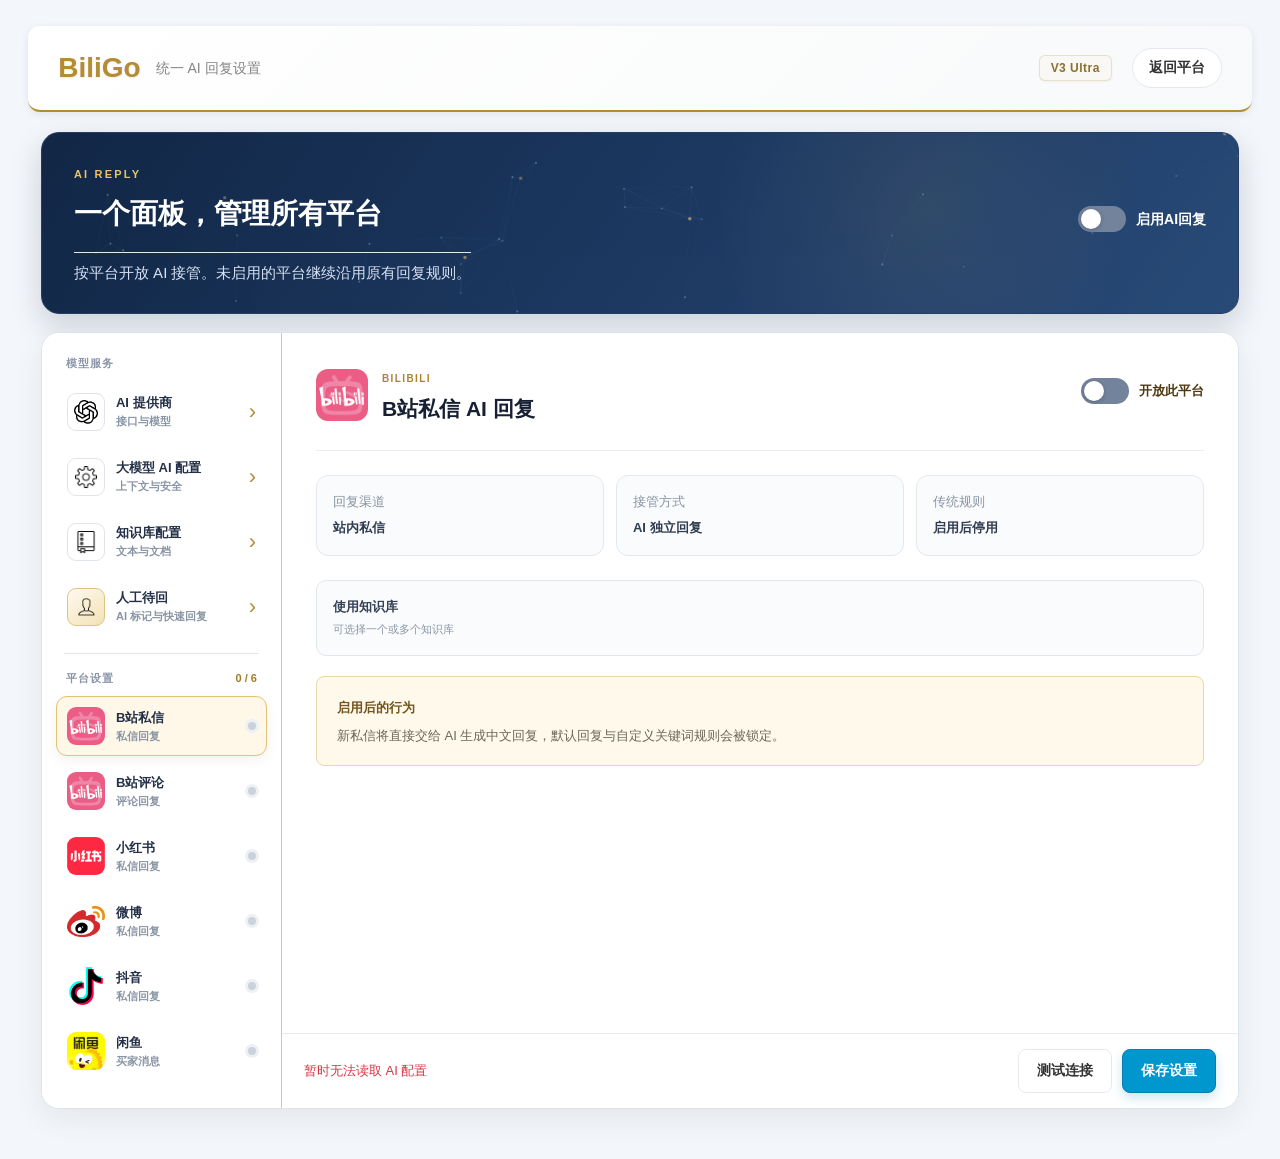
==== ai_reply.html @ 59ab0af4 "BiliGo V3 Ultra发布" ====
<!DOCTYPE html>
<html lang="zh-CN">
<head>
    <meta charset="UTF-8">
    <meta name="viewport" content="width=device-width, initial-scale=1.0">
    <title>BiliGo - AI回复设置</title>
    <link rel="stylesheet" href="style.css">
    <link rel="stylesheet" href="ai_reply.css">
</head>
<body class="ai-settings-page">
    <div id="toast-container"></div>
    <div class="container">
        <header>
            <div class="logo"><h1>BiliGo</h1><div class="subtitle">统一 AI 回复设置</div></div>
            <div class="header-actions">
                <span class="version-badge">V3 Ultra</span>
                <button class="btn-switch btn-secondary" id="ai-back-button">返回平台</button>
            </div>
        </header>

        <main class="ai-settings-shell">
            <section class="ai-settings-hero">
                <canvas id="ai-ambient-canvas" aria-hidden="true"></canvas>
                <div class="ai-hero-copy">
                    <span class="ai-settings-kicker">AI REPLY</span>
                    <h2>一个面板，管理所有平台</h2>
                    <p>按平台开放 AI 接管。未启用的平台继续沿用原有回复规则。</p>
                </div>
                <label class="ai-master-switch"><input type="checkbox" id="ai-enabled"><span></span><strong>启用AI回复</strong></label>
            </section>

            <section class="ai-settings-workspace">
                <aside class="ai-tab-sidebar" aria-label="AI 设置分类">
                    <div class="ai-tab-group-label">模型服务</div>
                    <button class="ai-tab-button provider-tab" type="button" data-tab="provider">
                        <img class="provider-tab-icon" src="openai.png" alt=""><span><strong>AI 提供商</strong><small>接口与模型</small></span><b>›</b>
                    </button>
                    <button class="ai-tab-button model-settings-tab" type="button" data-tab="model-settings">
                        <img class="provider-tab-icon" src="icons8-设置-50.png" alt=""><span><strong>大模型 AI 配置</strong><small>上下文与安全</small></span><b>›</b>
                    </button>
                    <button class="ai-tab-button knowledge-tab" type="button" data-tab="knowledge">
                        <img class="knowledge-tab-icon" src="icons8-知识库-50.png" alt=""><span><strong>知识库配置</strong><small>文本与文档</small></span><b>›</b>
                    </button>
                    <button class="ai-tab-button handoff-tab" type="button" data-tab="handoff">
                        <img class="handoff-tab-icon" src="icons8-人-50.png" alt=""><span><strong>人工待回</strong><small>AI 标记与快速回复</small></span><b>›</b><em id="ai-handoff-badge" hidden>0</em>
                    </button>
                    <div class="ai-tab-divider"></div>
                    <div class="ai-tab-group-label">平台设置 <span id="ai-platform-count">0 / 6</span></div>
                    <button class="ai-tab-button" type="button" data-tab="bili_message">
                        <img src="bilibili.png" alt=""><span><strong>B站私信</strong><small>私信回复</small></span><i></i>
                    </button>
                    <button class="ai-tab-button" type="button" data-tab="bili_comment">
                        <img src="bilibili.png" alt=""><span><strong>B站评论</strong><small>评论回复</small></span><i></i>
                    </button>
                    <button class="ai-tab-button" type="button" data-tab="xiaohongshu">
                        <img src="xiaohongshu-seeklogo.png" alt=""><span><strong>小红书</strong><small>私信回复</small></span><i></i>
                    </button>
                    <button class="ai-tab-button" type="button" data-tab="weibo">
                        <img src="sina-weibo-seeklogo.png" alt=""><span><strong>微博</strong><small>私信回复</small></span><i></i>
                    </button>
                    <button class="ai-tab-button" type="button" data-tab="douyin">
                        <img src="tik-tok.png" alt=""><span><strong>抖音</strong><small>私信回复</small></span><i></i>
                    </button>
                    <button class="ai-tab-button" type="button" data-tab="xianyu">
                        <img src="xianyu.jpg" alt=""><span><strong>闲鱼</strong><small>买家消息</small></span><i></i>
                    </button>
                </aside>

                <div class="ai-tab-content">
                    <section class="ai-tab-panel" data-panel="bili_message">
                        <div class="ai-panel-heading"><div class="ai-panel-title"><img src="bilibili.png" alt="哔哩哔哩"><div><span>BILIBILI</span><h3>B站私信 AI 回复</h3></div></div><label class="ai-platform-switch"><input type="checkbox" data-platform="bili_message"><span></span><strong>开放此平台</strong></label></div>
                        <div class="ai-platform-info"><div><small>回复渠道</small><strong>站内私信</strong></div><div><small>接管方式</small><strong>AI 独立回复</strong></div><div><small>传统规则</small><strong>启用后停用</strong></div></div>
                        <div class="ai-platform-knowledge"><div><strong>使用知识库</strong><small>可选择一个或多个知识库</small></div><div class="ai-platform-knowledge-options" data-knowledge-platform="bili_message"></div></div>
                        <div class="ai-mode-explanation"><strong>启用后的行为</strong><p>新私信将直接交给 AI 生成中文回复，默认回复与自定义关键词规则会被锁定。</p></div>
                    </section>

                    <section class="ai-tab-panel" data-panel="bili_comment" hidden>
                        <div class="ai-panel-heading"><div class="ai-panel-title"><img src="bilibili.png" alt="哔哩哔哩"><div><span>BILIBILI</span><h3>B站评论 AI 回复</h3></div></div><label class="ai-platform-switch"><input type="checkbox" data-platform="bili_comment"><span></span><strong>开放此平台</strong></label></div>
                        <div class="ai-platform-info"><div><small>回复渠道</small><strong>视频评论</strong></div><div><small>接管方式</small><strong>AI 独立回复</strong></div><div><small>传统规则</small><strong>启用后停用</strong></div></div>
                        <div class="ai-platform-knowledge"><div><strong>使用知识库</strong><small>可选择一个或多个知识库</small></div><div class="ai-platform-knowledge-options" data-knowledge-platform="bili_comment"></div></div>
                        <div class="ai-mode-explanation"><strong>启用后的行为</strong><p>检测到新评论后由 AI 生成简洁友好的回复，不再匹配评论关键词或默认回复。</p></div>
                    </section>

                    <section class="ai-tab-panel" data-panel="xiaohongshu" hidden>
                        <div class="ai-panel-heading"><div class="ai-panel-title"><img src="xiaohongshu-seeklogo.png" alt="小红书"><div><span>XIAOHONGSHU</span><h3>小红书 AI 回复</h3></div></div><label class="ai-platform-switch"><input type="checkbox" data-platform="xiaohongshu"><span></span><strong>开放此平台</strong></label></div>
                        <div class="ai-platform-info"><div><small>回复渠道</small><strong>站内私信</strong></div><div><small>接管方式</small><strong>AI 独立回复</strong></div><div><small>传统规则</small><strong>启用后停用</strong></div></div>
                        <div class="ai-platform-knowledge"><div><strong>使用知识库</strong><small>可选择一个或多个知识库</small></div><div class="ai-platform-knowledge-options" data-knowledge-platform="xiaohongshu"></div></div>
                        <div class="ai-mode-explanation"><strong>启用后的行为</strong><p>小红书新私信将直接使用 AI 回复，对应页面的默认回复和关键词设置会置灰锁定。</p></div>
                    </section>

                    <section class="ai-tab-panel" data-panel="weibo" hidden>
                        <div class="ai-panel-heading"><div class="ai-panel-title"><img src="sina-weibo-seeklogo.png" alt="微博"><div><span>WEIBO</span><h3>微博 AI 回复</h3></div></div><label class="ai-platform-switch"><input type="checkbox" data-platform="weibo"><span></span><strong>开放此平台</strong></label></div>
                        <div class="ai-platform-info"><div><small>回复渠道</small><strong>站内私信</strong></div><div><small>接管方式</small><strong>AI 独立回复</strong></div><div><small>传统规则</small><strong>启用后停用</strong></div></div>
                        <div class="ai-platform-knowledge"><div><strong>使用知识库</strong><small>可选择一个或多个知识库</small></div><div class="ai-platform-knowledge-options" data-knowledge-platform="weibo"></div></div>
                        <div class="ai-mode-explanation"><strong>启用后的行为</strong><p>微博新私信将由 AI 生成回复。未开启时仍使用微博平台原有规则。</p></div>
                    </section>

                    <section class="ai-tab-panel" data-panel="douyin" hidden>
                        <div class="ai-panel-heading"><div class="ai-panel-title"><img src="tik-tok.png" alt="抖音"><div><span>DOUYIN</span><h3>抖音 AI 回复</h3></div></div><label class="ai-platform-switch"><input type="checkbox" data-platform="douyin"><span></span><strong>开放此平台</strong></label></div>
                        <div class="ai-platform-info"><div><small>回复渠道</small><strong>站内私信</strong></div><div><small>接管方式</small><strong>AI 独立回复</strong></div><div><small>传统规则</small><strong>启用后停用</strong></div></div>
                        <div class="ai-platform-knowledge"><div><strong>使用知识库</strong><small>可选择一个或多个知识库</small></div><div class="ai-platform-knowledge-options" data-knowledge-platform="douyin"></div></div>
                        <div class="ai-mode-explanation"><strong>启用后的行为</strong><p>抖音私信由 AI 直接生成回复，对应的默认回复与关键词规则不再执行。</p></div>
                    </section>

                    <section class="ai-tab-panel" data-panel="xianyu" hidden>
                        <div class="ai-panel-heading"><div class="ai-panel-title"><img src="xianyu.jpg" alt="闲鱼"><div><span>XIANYU</span><h3>闲鱼 AI 回复</h3></div></div><label class="ai-platform-switch"><input type="checkbox" data-platform="xianyu"><span></span><strong>开放此平台</strong></label></div>
                        <div class="ai-platform-info"><div><small>回复渠道</small><strong>买家消息</strong></div><div><small>接管方式</small><strong>AI 独立回复</strong></div><div><small>传统规则</small><strong>启用后停用</strong></div></div>
                        <div class="ai-platform-knowledge"><div><strong>使用知识库</strong><small>可选择一个或多个知识库</small></div><div class="ai-platform-knowledge-options" data-knowledge-platform="xianyu"></div></div>
                        <div class="ai-mode-explanation"><strong>启用后的行为</strong><p>闲鱼新消息将由 AI 生成回复；未开启时继续使用默认回复和关键词规则。</p></div>
                    </section>

                    <section class="ai-tab-panel provider-panel" data-panel="provider" hidden>
                        <div class="ai-panel-heading"><div class="provider-heading-title"><img src="openai.png" alt="OpenAI"><div><span class="ai-panel-eyebrow">MODEL SERVICE</span><h3>AI 提供商</h3><p>配置 OpenAI、Anthropic 或兼容接口，凭据仅保存在本机。</p></div></div></div>
                        <div class="ai-provider-form">
                            <label>协议格式<select id="ai-format"><option value="openai">OpenAI 兼容</option><option value="anthropic">Anthropic 兼容</option><option value="custom">自定义兼容</option></select></label>
                            <label class="wide-field">接口地址<input id="ai-base-url" type="url" placeholder="https://api.openai.com/v1"></label>
                            <label class="wide-field">模型名称<div class="ai-model-control"><input id="ai-model" type="text" list="ai-model-options" placeholder="选择模型或手动填写"><button type="button" class="btn-secondary" id="ai-load-models-button">获取模型列表</button><datalist id="ai-model-options"></datalist><select id="ai-model-select" hidden aria-label="选择已获取的模型"><option value="">选择已获取的模型</option></select></div></label>
                            <label class="wide-field">API Key<input id="ai-api-key" type="password" placeholder="请输入 API Key" autocomplete="new-password"></label>
                        </div>
                        <div class="ai-provider-tools">
                            <button type="button" class="btn-secondary" id="ai-latency-button">延迟测速</button>
                            <span id="ai-provider-tools-result" role="status">填写 Base URL 与 API Key 后可查询</span>
                        </div>
                        <div class="ai-provider-note"><strong>安全提示</strong><span>已保存的 API Key 会以星号掩码显示。未修改掩码时会继续使用原密钥。</span></div>
                    </section>

                    <section class="ai-tab-panel" data-panel="model-settings" hidden>
                        <div class="ai-panel-heading"><div class="provider-heading-title"><img class="provider-tab-icon" src="icons8-设置-50.png" alt="设置"><div><span class="ai-panel-eyebrow">MODEL RUNTIME</span><h3>大模型 AI 配置</h3><p>控制上下文、自动压缩以及违禁词拦截。</p></div></div></div>
                        <div class="ai-provider-form">
                            <label>上下文开关<select id="ai-context-enabled"><option value="true">开启</option><option value="false">关闭</option></select></label>
                            <label>上下文窗口大小<input id="ai-context-window" type="number" min="500" max="128000" step="100"></label>
                            <label>自动压缩<select id="ai-auto-compress"><option value="true">开启</option><option value="false">关闭</option></select></label>
                            <label class="wide-field">违禁词（使用中文逗号分隔）<textarea id="ai-prohibited-words" rows="3" placeholder="例如：博彩，诈骗"></textarea></label>
                        </div>
                    </section>

                    <section class="ai-tab-panel knowledge-panel" data-panel="knowledge" hidden>
                        <div class="ai-panel-heading">
                            <div class="knowledge-heading-title"><img class="knowledge-heading-icon" src="icons8-知识库-50.png" alt="知识库"><div><span class="ai-panel-eyebrow">KNOWLEDGE BASE</span><h3>知识库配置</h3><p>创建多个知识库，再按平台灵活选择使用。</p></div></div>
                            <label class="ai-platform-switch"><input type="checkbox" id="ai-knowledge-enabled"><span></span><strong>启用知识库</strong></label>
                        </div>
                        <div class="ai-knowledge-manager">
                            <aside class="ai-knowledge-list-pane"><div class="ai-knowledge-list-heading"><strong>知识库列表</strong><div><button type="button" id="ai-new-knowledge-button">＋ 新建</button><input id="ai-knowledge-file" type="file" accept=".md,.markdown,text/markdown" hidden><button type="button" id="ai-knowledge-upload-button">上传 MD</button></div></div><div id="ai-knowledge-list" class="ai-knowledge-list"></div></aside>
                            <div class="ai-knowledge-editor">
                                <div class="ai-knowledge-editor-top"><label>知识库名称<input id="ai-knowledge-name" maxlength="100" placeholder="例如：产品售后知识库"></label><button type="button" class="btn-primary" id="ai-save-knowledge-button">保存知识库</button></div>
                                <div class="ai-knowledge-card-heading"><div><strong>文档和内容</strong><small id="ai-knowledge-content-hint">适合录入常见问题、品牌信息和回复规范</small></div><span id="ai-knowledge-char-count">0 / 20000</span></div>
                                <textarea id="ai-knowledge-text" maxlength="2097152" placeholder="输入知识文本，填写名称后点击保存……"></textarea>
                            </div>
                        </div>
                        <div class="ai-provider-note"><strong>使用方式</strong><span>启用后，在线文本和 Markdown 文档会在各平台生成回复时作为知识上下文提供给 AI。</span></div>
                    </section>

                    <section class="ai-tab-panel handoff-panel" data-panel="handoff" hidden>
                        <div class="ai-panel-heading">
                            <div class="handoff-heading-title"><img class="handoff-heading-icon" src="icons8-人-50.png" alt=""><div><span class="ai-panel-eyebrow">HUMAN HANDOFF</span><h3>人工待回提醒</h3><p>AI 无法可靠处理时暂停自动回复，并将消息加入人工待回列表。</p></div></div>
                            <div class="ai-handoff-switch-control">
                                <label class="ai-platform-switch"><input type="checkbox" id="ai-human-handoff-enabled"><span></span><strong>启用人工待回</strong></label>
                                <small id="ai-handoff-save-status" role="status" aria-live="polite"></small>
                            </div>
                        </div>
                        <div class="ai-handoff-summary">
                            <div><strong id="ai-handoff-count">0</strong><span>条待处理消息</span></div>
                            <p>适用于知识库信息不足、订单与退款、账号权限、投诉争议、隐私或用户明确要求人工等情况。此功能默认关闭。</p>
                        </div>
                        <div class="ai-handoff-toolbar">
                            <label>筛选平台<select id="ai-handoff-platform"><option value="">全部平台</option><option value="bili_message">B站私信</option><option value="bili_comment">B站评论</option><option value="douyin">抖音私信</option><option value="xiaohongshu">小红书私信</option><option value="weibo">微博私信</option><option value="xianyu">闲鱼消息</option></select></label>
                            <button type="button" class="btn-secondary" id="ai-refresh-handoffs">刷新列表</button>
                        </div>
                        <div class="ai-handoff-list" id="ai-handoff-list" aria-live="polite"><div class="ai-handoff-empty">正在读取待回消息…</div></div>
                    </section>

                    <div class="ai-save-bar"><span id="ai-save-result" role="status"></span><button class="btn-secondary" id="ai-test-button">测试连接</button><button class="btn-primary" id="ai-save-button">保存设置</button></div>
                </div>
            </section>
        </main>
    </div>
    <script src="ai_reply.js"></script>
</body>
</html>
---- style.css ----
/* 私信回复系统 - 浅色主题样式 */

/* 基础重置 */
* {
    margin: 0;
    padding: 0;
    box-sizing: border-box;
}

:root {
    /* 浅色主题色彩变量 */
    --primary-color: #00a1d6;
    --primary-hover: #00b5e5;
    --primary-dark: #0088b3;
    --danger-color: #ff4757;
    --danger-hover: #ff3742;
    --success-color: #2ed573;
    --success-hover: #26c65a;
    --warning-color: #ffa502;
    --warning-hover: #ff9500;
    
    /* 浅色背景色 */
    --bg-color: #f6f7f8;
    --bg-secondary: #ffffff;
    --bg-tertiary: #f8f9fa;
    
    /* 卡片和面板背景 */
    --card-bg: #ffffff;
    --card-hover: #f8f9fa;
    --panel-bg: #ffffff;
    
    /* 文字颜色 */
    --text-color: #333333;
    --text-light: #666666;
    --text-muted: #999999;
    --text-dark: #222222;
    
    /* 边框和分割线 */
    --border-color: #e5e9ef;
    --border-light: #d1d5db;
    --border-dark: #c1c7cd;
    
    /* 阴影 */
    --shadow: 0 2px 8px rgba(0, 0, 0, 0.08);
    --shadow-hover: 0 4px 16px rgba(0, 0, 0, 0.12);
    --shadow-modal: 0 8px 32px rgba(0, 0, 0, 0.15);
    
    /* 其他 */
    --radius: 8px;
    --transition: all 0.3s ease;
    --gradient-primary: linear-gradient(135deg, #00a1d6 0%, #0088b3 100%);
    --gradient-light: linear-gradient(135deg, #ffffff 0%, #f8f9fa 100%);

    /* 版本徽章 — 香槟金 */
    --badge-gold-text: #8a6f2e;
    --badge-gold-bg: #faf8f4;
    --badge-gold-border: rgba(168, 137, 62, 0.22);
    --badge-gold-shadow: 0 1px 2px rgba(80, 64, 28, 0.05);
}

body {
    font-family: -apple-system, BlinkMacSystemFont, "Segoe UI", "Microsoft YaHei", sans-serif;
    background: var(--bg-color);
    color: var(--text-color);
    line-height: 1.6;
    font-size: 15px;
    min-height: 100vh;
    background-image: 
        radial-gradient(circle at 20% 80%, rgba(0, 161, 214, 0.05) 0%, transparent 50%),
        radial-gradient(circle at 80% 20%, rgba(0, 161, 214, 0.03) 0%, transparent 50%);
}

/* 滚动条样式 */
::-webkit-scrollbar {
    width: 8px;
    height: 8px;
}

::-webkit-scrollbar-track {
    background: var(--bg-secondary);
    border-radius: 4px;
}

::-webkit-scrollbar-thumb {
    background: var(--border-color);
    border-radius: 4px;
    transition: var(--transition);
}

::-webkit-scrollbar-thumb:hover {
    background: var(--border-light);
}

/* 提示消息样式 */
#toast-container {
    position: fixed;
    top: 20px;
    right: 20px;
    z-index: 9999;
    display: flex;
    flex-direction: column;
    gap: 10px;
    max-width: 350px;
}

.toast {
    padding: 14px 18px;
    border-radius: var(--radius);
    background: var(--card-bg);
    border: 1px solid var(--border-color);
    box-shadow: var(--shadow-hover);
    display: flex;
    align-items: center;
    gap: 12px;
    animation: slideInRight 0.4s ease, fadeOutRight 0.5s ease 3.5s forwards;
    backdrop-filter: blur(10px);
}

.toast.success {
    border-color: var(--success-color);
    background: linear-gradient(135deg, var(--card-bg) 0%, rgba(46, 213, 115, 0.05) 100%);
}

.toast.error {
    border-color: var(--danger-color);
    background: linear-gradient(135deg, var(--card-bg) 0%, rgba(255, 71, 87, 0.05) 100%);
}

.toast.warning {
    border-color: var(--warning-color);
    background: linear-gradient(135deg, var(--card-bg) 0%, rgba(255, 165, 2, 0.05) 100%);
}

.toast-icon {
    font-size: 20px;
    flex-shrink: 0;
}

.toast.success .toast-icon { color: var(--success-color); }
.toast.error .toast-icon { color: var(--danger-color); }
.toast.warning .toast-icon { color: var(--warning-color); }
.toast.info .toast-icon { color: var(--primary-color); }

.toast-message {
    flex: 1;
    font-size: 14px;
    font-weight: 500;
}

@keyframes slideInRight {
    from {
        transform: translateX(100%);
        opacity: 0;
    }
    to {
        transform: translateX(0);
        opacity: 1;
    }
}

@keyframes fadeOutRight {
    from {
        opacity: 1;
        transform: translateX(0);
    }
    to {
        opacity: 0;
        transform: translateX(50px);
    }
}

/* 容器 */
.container {
    max-width: 1200px;
    margin: 0 auto;
    padding: 20px;
}

/* 头部样式 */
header {
    display: flex;
    justify-content: space-between;
    align-items: center;
    margin-bottom: 30px;
    padding: 20px 0;
    border-bottom: 2px solid var(--primary-color);
    background: var(--gradient-light);
    border-radius: var(--radius);
    padding: 20px 30px;
    box-shadow: var(--shadow);
}

.logo {
    display: flex;
    align-items: center;
    gap: 15px;
}

.logo h1 {
    color: var(--primary-color);
    font-size: 28px;
    font-weight: 700;
    text-shadow: 0 0 20px rgba(0, 161, 214, 0.1);
}

.version-badge {
    display: inline-flex;
    align-items: center;
    justify-content: center;
    font-size: 12px;
    font-weight: 600;
    padding: 5px 11px;
    border-radius: 6px;
    color: var(--badge-gold-text);
    background: var(--badge-gold-bg);
    border: 1px solid var(--badge-gold-border);
    box-shadow: var(--badge-gold-shadow);
    letter-spacing: 0.04em;
    line-height: 1.2;
    white-space: nowrap;
}

.subtitle {
    color: var(--text-light);
    font-size: 14px;
    font-weight: 500;
    opacity: 0.8;
}

.header-actions {
    display: flex;
    align-items: center;
    gap: 20px;
}

.btn-switch {
    padding: 10px 16px;
    font-size: 14px;
    border-radius: 20px;
    transition: var(--transition);
}

.btn-switch:hover {
    transform: translateY(-2px);
    box-shadow: 0 4px 12px rgba(0, 161, 214, 0.3);
}

/* 平台切换下拉菜单 */
.platform-switcher {
    position: relative;
}

.platform-switcher-toggle {
    display: inline-flex;
    align-items: center;
    gap: 6px;
}

.platform-switcher-toggle .chevron {
    font-size: 11px;
    transition: transform 0.2s ease;
}

.platform-switcher.open .platform-switcher-toggle .chevron {
    transform: rotate(180deg);
}

.platform-switcher-menu {
    position: absolute;
    top: calc(100% + 8px);
    right: 0;
    min-width: 210px;
    background: var(--card-bg);
    border: 1px solid var(--border-color);
    border-radius: var(--radius);
    box-shadow: var(--shadow-hover);
    padding: 6px;
    z-index: 500;
    display: none;
}

.platform-switcher.open .platform-switcher-menu {
    display: block;
    animation: platformMenuIn 0.15s ease-out;
}

@keyframes platformMenuIn {
    from { opacity: 0; transform: translateY(-6px); }
    to { opacity: 1; transform: translateY(0); }
}

.platform-switcher-item {
    display: flex;
    align-items: center;
    justify-content: space-between;
    gap: 10px;
    width: 100%;
    padding: 10px 12px;
    border-radius: 6px;
    font-size: 14px;
    font-weight: 500;
    color: var(--text-color);
    background: transparent;
    border: none;
    cursor: pointer;
    text-align: left;
    transition: var(--transition);
}

.platform-switcher-item:hover:not(:disabled) {
    background: var(--bg-tertiary);
}

.platform-switcher-item.active {
    color: var(--primary-color);
    font-weight: 700;
}

.platform-switcher-item .check {
    color: var(--primary-color);
    font-weight: 700;
}

.platform-switcher-item:disabled {
    color: var(--text-muted);
    cursor: not-allowed;
    opacity: 0.6;
}

.status-indicator {
    display: flex;
    align-items: center;
    gap: 10px;
    background: var(--bg-secondary);
    padding: 10px 16px;
    border-radius: 25px;
    font-size: 14px;
    font-weight: 600;
    border: 1px solid var(--border-color);
    box-shadow: inset 0 1px 3px rgba(0, 0, 0, 0.05);
}

.status-icon {
    font-size: 12px;
    color: var(--text-muted);
    transition: var(--transition);
}

.status-indicator.active .status-icon {
    color: var(--success-color);
    filter: drop-shadow(0 0 6px var(--success-color));
}

/* 主内容区 */
.main-content {
    display: grid;
    grid-template-columns: repeat(2, 1fr);
    gap: 25px;
}

/* AI 自动回复 Beta 入口 */
.ai-beta-entry {
    grid-column: 1 / -1;
    display: flex;
    align-items: center;
    justify-content: space-between;
    gap: 28px;
    flex-wrap: wrap;
    padding: 22px 26px;
    border: 1px solid rgba(0,161,214,.28);
    background: linear-gradient(110deg, #f4fbfe 0%, #fff 62%);
}
.ai-beta-copy { min-width: 0; }
.ai-beta-eyebrow { display:flex; align-items:center; gap:8px; color:var(--primary-dark); font-size:12px; font-weight:700; letter-spacing:.06em; text-transform:uppercase; }
.ai-beta-dot { width:8px; height:8px; border-radius:50%; background:var(--primary-color); box-shadow:0 0 0 4px rgba(0,161,214,.12); }
.ai-beta-tag { color:#8a6f2e; background:#faf8f4; border:1px solid var(--badge-gold-border); border-radius:4px; padding:2px 6px; font-size:10px; }
.ai-beta-entry h2 { margin:8px 0 6px; padding:0; border:0; font-size:20px; }
.ai-beta-entry p { margin:0; color:var(--text-light); font-size:13px; }
.ai-channel-list { display:flex; flex-wrap:wrap; gap:7px; margin-top:12px; }
.ai-channel-list span { font-size:12px; color:#35606d; background:#e8f6fa; border:1px solid #cbeaf1; border-radius:4px; padding:3px 8px; }
.ai-beta-actions { display:flex; align-items:center; flex-wrap:wrap; justify-content:flex-end; gap:12px; min-width:250px; }
.ai-toggle { display:flex; align-items:center; gap:8px; font-size:13px; font-weight:600; cursor:pointer; white-space:nowrap; }
.ai-toggle input { position:absolute; opacity:0; pointer-events:none; }
.ai-toggle-track { width:38px; height:22px; border-radius:11px; background:#c9d1d6; position:relative; transition:.2s; }
.ai-toggle-track:after { content:''; position:absolute; width:18px; height:18px; top:2px; left:2px; border-radius:50%; background:#fff; box-shadow:0 1px 3px rgba(0,0,0,.2); transition:.2s; }
.ai-toggle input:checked + .ai-toggle-track { background:var(--success-color); }
.ai-toggle input:checked + .ai-toggle-track:after { transform:translateX(16px); }
.ai-config-btn { padding:9px 14px; font-size:13px; }
.ai-beta-status { width:100%; text-align:right; color:var(--text-muted); font-size:11px; }
.ai-provider-panel { flex-basis:100%; margin-top:0; padding-top:18px; border-top:1px solid var(--border-color); width:100%; }
.ai-provider-panel-header { display:flex; justify-content:space-between; align-items:flex-start; margin-bottom:14px; }
.ai-provider-panel-header strong { display:block; font-size:15px; }
.ai-provider-panel-header small { color:var(--text-muted); font-size:11px; }
.ai-panel-close { border:0; background:transparent; font-size:22px; line-height:1; color:var(--text-muted); cursor:pointer; }
.ai-provider-grid { display:grid; grid-template-columns:repeat(4,minmax(0,1fr)); gap:12px; }
.ai-provider-grid label { display:flex; flex-direction:column; gap:5px; font-size:12px; color:var(--text-light); }
.ai-provider-grid input,.ai-provider-grid select { width:100%; min-height:36px; padding:7px 9px; border:1px solid var(--border-color); border-radius:6px; background:#fff; color:var(--text-color); font:inherit; }
.ai-provider-hint { margin:10px 0; font-size:11px !important; color:var(--text-muted) !important; }
.ai-provider-actions { display:flex; align-items:center; gap:12px; }
.ai-provider-actions button { padding:8px 14px; font-size:12px; }
#ai-provider-result { font-size:12px; color:var(--success-color); }
@media (max-width: 768px) {
    .ai-beta-entry { align-items:stretch; flex-direction:column; gap:16px; padding:18px; }
    .ai-beta-actions { justify-content:flex-start; min-width:0; }
    .ai-beta-status { width:auto; }
    .ai-provider-grid { grid-template-columns:repeat(2,minmax(0,1fr)); }
}
@media (max-width: 480px) { .ai-provider-grid { grid-template-columns:1fr; } }

/* 面板通用样式 */
section {
    background: var(--card-bg);
    border-radius: var(--radius);
    padding: 25px;
    box-shadow: var(--shadow);
    border: 1px solid var(--border-color);
    transition: var(--transition);
    position: relative;
    overflow: hidden;
}

section:hover {
    box-shadow: var(--shadow-hover);
    border-color: var(--border-light);
    background: var(--card-hover);
}

h2 {
    font-size: 20px;
    margin-bottom: 20px;
    color: var(--text-color);
    display: flex;
    align-items: center;
    gap: 10px;
    padding-bottom: 15px;
    border-bottom: 1px solid var(--border-color);
    font-weight: 600;
}

h2 i {
    color: var(--primary-color);
    font-size: 22px;
    filter: drop-shadow(0 0 8px rgba(0, 161, 214, 0.2));
}

/* 表单样式 */
.form-row {
    margin-bottom: 18px;
}

label {
    display: block;
    margin-bottom: 8px;
    font-size: 14px;
    color: var(--text-color);
    font-weight: 600;
}

.input-wrapper {
    position: relative;
}

.input-wrapper i {
    position: absolute;
    left: 12px;
    top: 50%;
    transform: translateY(-50%);
    color: var(--text-muted);
    font-size: 16px;
}

input, textarea {
    width: 100%;
    padding: 12px 12px 12px 40px;
    border: 1px solid var(--border-color);
    border-radius: var(--radius);
    font-size: 14px;
    background: var(--bg-secondary);
    color: var(--text-color);
    transition: var(--transition);
}

textarea {
    padding-left: 12px;
    height: 100px;
    resize: vertical;
    font-family: inherit;
}

input:focus, textarea:focus {
    outline: none;
    border-color: var(--primary-color);
    box-shadow: 0 0 0 3px rgba(0, 161, 214, 0.1);
    background: var(--bg-tertiary);
}

input::placeholder, textarea::placeholder {
    color: var(--text-muted);
}

/* 按钮样式 */
button {
    cursor: pointer;
    border: none;
    border-radius: var(--radius);
    padding: 12px 18px;
    font-size: 14px;
    font-weight: 600;
    transition: var(--transition);
    display: inline-flex;
    align-items: center;
    justify-content: center;
    gap: 8px;
    position: relative;
    overflow: hidden;
}

button::before {
    content: '';
    position: absolute;
    top: 0;
    left: -100%;
    width: 100%;
    height: 100%;
    background: linear-gradient(90deg, transparent, rgba(255, 255, 255, 0.2), transparent);
    transition: left 0.5s;
}

button:hover::before {
    left: 100%;
}

button.is-loading {
    pointer-events: none;
    cursor: wait;
}

button.is-loading::before {
    display: none;
}

.btn-spinner {
    display: inline-block;
    width: 16px;
    height: 16px;
    box-sizing: border-box;
    border: 2px solid rgba(255, 255, 255, 0.35);
    border-top-color: #ffffff;
    border-radius: 50%;
    animation: btn-spinner-rotate 0.7s linear infinite;
    flex-shrink: 0;
    will-change: transform;
    backface-visibility: hidden;
    transform: translateZ(0) rotate(0deg);
}

@keyframes btn-spinner-rotate {
    from {
        transform: translateZ(0) rotate(0deg);
    }
    to {
        transform: translateZ(0) rotate(360deg);
    }
}

.btn-primary {
    background: var(--gradient-primary);
    color: white;
    box-shadow: 0 2px 8px rgba(0, 161, 214, 0.3);
}

.btn-primary:hover {
    background: linear-gradient(135deg, var(--primary-hover) 0%, var(--primary-color) 100%);
    transform: translateY(-2px);
    box-shadow: 0 4px 16px rgba(0, 161, 214, 0.4);
}

.btn-danger {
    background: linear-gradient(135deg, var(--danger-color) 0%, #e74c3c 100%);
    color: white;
    box-shadow: 0 2px 8px rgba(255, 71, 87, 0.3);
}

.btn-danger:hover {
    background: linear-gradient(135deg, var(--danger-hover) 0%, var(--danger-color) 100%);
    transform: translateY(-2px);
    box-shadow: 0 4px 16px rgba(255, 71, 87, 0.4);
}

.btn-secondary {
    background: var(--bg-secondary);
    color: var(--text-color);
    border: 1px solid var(--border-color);
}

.btn-secondary:hover {
    background: var(--bg-tertiary);
    border-color: var(--border-light);
    transform: translateY(-1px);
}

.btn-success {
    background: linear-gradient(135deg, var(--success-color) 0%, #27ae60 100%);
    color: white;
    box-shadow: 0 2px 8px rgba(46, 213, 115, 0.3);
}

.btn-success:hover {
    background: linear-gradient(135deg, var(--success-hover) 0%, var(--success-color) 100%);
    transform: translateY(-2px);
    box-shadow: 0 4px 16px rgba(46, 213, 115, 0.4);
}

.btn-icon {
    padding: 8px 12px;
    background: transparent;
    color: var(--text-color);
    border: 1px solid var(--border-color);
}

.btn-icon:hover {
    background: var(--bg-secondary);
    border-color: var(--primary-color);
    color: var(--primary-color);
}

.button-group {
    display: flex;
    gap: 12px;
    flex-wrap: wrap;
}

.login-required-hint {
    display: flex;
    align-items: center;
    justify-content: space-between;
    gap: 12px;
    margin-top: 12px;
    padding: 11px 13px;
    color: #795f00;
    background: #fff9d6;
    border: 1px solid #ead36b;
    border-radius: 10px;
    font-size: 13px;
    line-height: 1.5;
}
.login-required-hint[hidden] { display: none; }
.login-required-hint button { flex: 0 0 auto; padding: 4px 8px; color: inherit; background: transparent; border: 0; border-bottom: 1px solid currentColor; cursor: pointer; font: inherit; font-weight: 700; }
.login-required-hint button:hover { color: #3f3500; }
@media (max-width: 768px) { .login-required-hint { align-items: flex-start; flex-direction: column; } }

button:disabled {
    opacity: 0.5;
    cursor: not-allowed;
    transform: none !important;
    box-shadow: none !important;
}

button:disabled::before {
    display: none;
}

/* 规则列表样式 */
.rules-panel, .keyword-panel, .log-panel {
    grid-column: span 2;
}

.rules-list {
    display: grid;
    gap: 18px;
    margin-top: 20px;
}

.rule-item {
    background: var(--bg-secondary);
    border: 1px solid var(--border-color);
    border-radius: var(--radius);
    padding: 20px;
    transition: var(--transition);
    position: relative;
    overflow: hidden;
}

.rule-item:hover {
    border-color: var(--primary-color);
    background: var(--card-bg);
    transform: translateY(-2px);
    box-shadow: var(--shadow-hover);
}

.rule-title {
    font-weight: 700;
    font-size: 16px;
    margin-bottom: 12px;
    color: var(--text-color);
    display: flex;
    align-items: center;
    gap: 10px;
}

.rule-keywords {
    color: var(--primary-color);
    margin-bottom: 12px;
    font-size: 14px;
    font-weight: 500;
}

.rule-reply {
    background: var(--bg-tertiary);
    border: 1px solid var(--border-color);
    padding: 12px;
    margin-bottom: 18px;
    border-radius: var(--radius);
    font-size: 14px;
    color: var(--text-light);
    max-height: 80px;
    overflow: hidden;
    line-height: 1.5;
}

.rule-actions {
    display: flex;
    justify-content: flex-end;
    gap: 10px;
    flex-wrap: wrap;
}

.rule-actions button {
    padding: 8px 14px;
    font-size: 13px;
}

.edit-btn {
    background: var(--gradient-primary);
    color: white;
}

.edit-btn:hover {
    background: linear-gradient(135deg, var(--primary-hover) 0%, var(--primary-color) 100%);
}

.delete-btn {
    background: linear-gradient(135deg, var(--danger-color) 0%, #e74c3c 100%);
    color: white;
}

.delete-btn:hover {
    background: linear-gradient(135deg, var(--danger-hover) 0%, var(--danger-color) 100%);
}

.toggle-btn {
    background: var(--bg-secondary);
    color: var(--text-color);
    border: 1px solid var(--border-color);
}

.toggle-btn:hover {
    background: var(--bg-tertiary);
    border-color: var(--primary-color);
}

/* 分页控制样式 */
.pagination {
    display: flex;
    justify-content: center;
    align-items: center;
    gap: 20px;
    margin: 20px 0;
}

.pagination span {
    font-weight: 600;
    color: var(--text-color);
    font-size: 14px;
}

/* 运行日志面板 */
.log-viewer {
    height: clamp(360px, 48vh, 560px);
    max-height: none;
    overflow-y: auto;
    background: var(--bg-tertiary);
    border: 1px solid var(--border-color);
    border-radius: var(--radius);
    padding: 12px;
    font-size: 13px;
    font-family: ui-monospace, "Cascadia Code", Consolas, monospace;
}

.log-viewer .log-entry {
    padding: 6px 0;
    border-bottom: 1px solid var(--border-color);
    line-height: 1.5;
    overflow: hidden;
    white-space: nowrap;
    text-overflow: ellipsis;
}

.log-viewer .log-entry:last-child { border-bottom: none; }
.log-viewer .log-time { color: var(--text-light); margin-right: 4px; }
.log-viewer .log-message { word-break: break-all; }
.log-viewer .log-entry.success { color: var(--success-color); }
.log-viewer .log-entry.error { color: var(--danger-color); }
.log-viewer .log-entry.warning { color: var(--warning-color); }

/* 日志重定向样式（保留供 logs 页等使用） */
.log-redirect {
    background: var(--bg-secondary);
    border: 1px solid var(--border-color);
    border-radius: var(--radius);
    padding: 25px 20px;
    text-align: center;
}

.log-redirect-content {
    max-width: 300px;
    margin: 0 auto;
}

.log-redirect-content i {
    font-size: 32px;
    color: var(--primary-color);
    margin-bottom: 15px;
    display: block;
    opacity: 0.8;
}

.log-redirect-content h3 {
    font-size: 16px;
    color: var(--text-color);
    margin-bottom: 10px;
    font-weight: 600;
}

.log-redirect-content p {
    color: var(--text-light);
    margin-bottom: 18px;
    line-height: 1.5;
    font-size: 13px;
}

.log-redirect-content button {
    padding: 8px 16px;
    font-size: 14px;
    font-weight: 500;
}

/* 模态框样式 */
.modal {
    display: none;
    position: fixed;
    z-index: 1000;
    left: 0;
    top: 0;
    width: 100%;
    height: 100%;
    background-color: rgba(0, 0, 0, 0.5);
    backdrop-filter: blur(5px);
}

.modal-content {
    background: var(--card-bg);
    margin: 3% auto;
    width: 90%;
    max-width: 650px;
    max-height: 90vh;
    border-radius: var(--radius);
    box-shadow: var(--shadow-modal);
    border: 1px solid var(--border-color);
    animation: modalSlideIn 0.4s ease;
    display: flex;
    flex-direction: column;
    overflow: hidden;
}

@keyframes modalSlideIn {
    from {
        transform: translateY(-50px) scale(0.9);
        opacity: 0;
    }
    to {
        transform: translateY(0) scale(1);
        opacity: 1;
    }
}

.modal-header {
    padding: 20px 25px;
    border-bottom: 1px solid var(--border-color);
    display: flex;
    justify-content: space-between;
    align-items: center;
    background: var(--gradient-light);
}

.modal-header h3 {
    margin: 0;
    font-size: 18px;
    display: flex;
    align-items: center;
    gap: 10px;
    color: var(--text-color);
    font-weight: 600;
}

.close-btn {
    background: none;
    padding: 8px;
    font-size: 20px;
    line-height: 1;
    font-weight: 700;
    color: var(--text-muted);
    border: 1px solid var(--border-color);
    border-radius: 50%;
    width: 36px;
    height: 36px;
}

#qrcode-login-modal .close-btn {
    color: #4f5965;
    font-size: 24px;
}

.close-btn:hover {
    color: var(--text-color);
    background: var(--bg-secondary);
    border-color: var(--primary-color);
}

.modal-body {
    padding: 25px;
    flex: 1;
    overflow-y: auto;
    max-height: calc(90vh - 140px);
}

.modal-footer {
    padding: 20px 25px;
    border-top: 1px solid var(--border-color);
    display: flex;
    justify-content: flex-end;
    gap: 12px;
    background: var(--bg-secondary);
}

/* 并排回复设置容器样式 */
.reply-settings-container {
    grid-column: span 2;
}

.reply-settings-row {
    display: flex;
    gap: 25px;
    align-items: flex-start;
}

.half-width {
    flex: 1;
    min-width: 0;
}

/* 单选按钮组样式 */
.radio-group {
    display: flex;
    gap: 25px;
    margin-bottom: 15px;
}

.radio-wrapper {
    display: flex;
    align-items: center;
    gap: 8px;
}

.radio-wrapper input[type="radio"] {
    width: auto;
    margin: 0;
    cursor: pointer;
    accent-color: var(--primary-color);
}

.radio-wrapper label {
    margin: 0;
    cursor: pointer;
    font-size: 14px;
    font-weight: 500;
}

/* 复选框样式 */
.checkbox-wrapper {
    display: flex;
    align-items: center;
    gap: 10px;
    margin-bottom: 10px;
}

.checkbox-wrapper input[type="checkbox"] {
    width: auto;
    margin: 0;
    cursor: pointer;
    accent-color: var(--primary-color);
}

.checkbox-wrapper label {
    margin: 0;
    cursor: pointer;
    font-weight: 500;
}

.help-text {
    font-size: 13px;
    color: var(--text-muted);
    margin-top: 6px;
    margin-bottom: 12px;
    display: flex;
    align-items: center;
    gap: 6px;
}

/* 图片选择器样式 */
.image-selector {
    display: flex;
    gap: 12px;
    align-items: center;
}

.image-selector input {
    flex: 1;
    padding-left: 12px;
}

.image-selector button {
    white-space: nowrap;
}

/* 图片预览样式 */
.image-preview {
    margin-top: 12px;
    padding: 15px;
    border: 1px solid var(--border-color);
    border-radius: var(--radius);
    background: var(--bg-secondary);
    text-align: center;
}

.image-preview img {
    max-width: 200px;
    max-height: 150px;
    border-radius: var(--radius);
    box-shadow: var(--shadow);
}

.image-preview .image-info {
    margin-top: 10px;
    font-size: 12px;
    color: var(--text-light);
}

/* 图片浏览器样式 */
.image-browser-content {
    max-width: 750px;
    max-height: 85vh;
}

.browser-toolbar {
    display: flex;
    justify-content: space-between;
    align-items: center;
    padding: 12px 0;
    border-bottom: 1px solid var(--border-color);
    margin-bottom: 18px;
}

.current-path {
    display: flex;
    align-items: center;
    gap: 10px;
    font-size: 14px;
    color: var(--text-color);
    flex: 1;
    min-width: 0;
}

.current-path span {
    overflow: hidden;
    text-overflow: ellipsis;
    white-space: nowrap;
}

.quick-nav {
    display: flex;
    gap: 10px;
}

.btn-sm {
    padding: 8px 14px;
    font-size: 13px;
}

.file-list {
    max-height: 450px;
    overflow-y: auto;
    border: 1px solid var(--border-color);
    border-radius: var(--radius);
    background: var(--bg-secondary);
}

.file-item {
    display: flex;
    align-items: center;
    padding: 12px 18px;
    border-bottom: 1px solid var(--border-dark);
    cursor: pointer;
    transition: var(--transition);
}

.file-item:hover {
    background: var(--bg-tertiary);
}

.file-item:last-child {
    border-bottom: none;
}

.file-item.directory {
    color: var(--primary-color);
}

.file-item.image {
    color: var(--text-color);
}

.file-item.selected {
    background: rgba(0, 161, 214, 0.1);
    border-color: var(--primary-color);
}

.file-icon {
    margin-right: 12px;
    font-size: 18px;
    width: 24px;
    text-align: center;
}

.file-info {
    flex: 1;
    min-width: 0;
}

.file-name {
    font-weight: 600;
    overflow: hidden;
    text-overflow: ellipsis;
    white-space: nowrap;
}

.file-details {
    font-size: 12px;
    color: var(--text-muted);
    margin-top: 3px;
}

.loading {
    text-align: center;
    padding: 50px;
    color: var(--text-muted);
    font-size: 16px;
}

.spin {
    animation: spin 1s linear infinite;
}

@keyframes spin {
    from { transform: rotate(0deg); }
    to { transform: rotate(360deg); }
}

/* 文件上传区域样式 */
.file-upload-area {
    border: 2px dashed var(--border-color);
    border-radius: var(--radius);
    padding: 40px;
    text-align: center;
    transition: var(--transition);
    cursor: pointer;
    background: var(--bg-secondary);
}

.file-upload-area:hover {
    border-color: var(--primary-color);
    background: var(--bg-tertiary);
}

.file-upload-area.dragover {
    border-color: var(--primary-color);
    background: rgba(0, 161, 214, 0.05);
}

.upload-placeholder i {
    font-size: 56px;
    color: var(--text-muted);
    margin-bottom: 20px;
    display: block;
}

.upload-placeholder p {
    font-size: 16px;
    color: var(--text-color);
    margin-bottom: 10px;
    font-weight: 500;
}

.upload-placeholder small {
    color: var(--text-muted);
    font-size: 13px;
}

/* 文件信息样式 */
.file-info {
    margin-top: 18px;
    padding: 15px;
    background: var(--bg-tertiary);
    border-radius: var(--radius);
    border: 1px solid var(--border-color);
}

.file-details {
    display: flex;
    align-items: center;
    gap: 15px;
}

.file-details i {
    font-size: 28px;
    color: var(--primary-color);
}

.file-text {
    flex: 1;
}

.file-text strong {
    display: block;
    color: var(--text-color);
    font-size: 14px;
    font-weight: 600;
}

.file-text small {
    color: var(--text-muted);
    font-size: 12px;
}

/* 可收纳容器样式 */
.collapsible-section {
    background: var(--card-bg);
    border: 1px solid var(--border-color);
    border-radius: var(--radius);
    overflow: hidden;
    transition: var(--transition);
}

.collapsible-header {
    padding: 18px 25px;
    background: var(--gradient-light);
    border-bottom: 1px solid var(--border-color);
    cursor: pointer;
    display: flex;
    justify-content: space-between;
    align-items: center;
    transition: var(--transition);
    user-select: none;
}

.collapsible-header:hover {
    background: linear-gradient(135deg, #f8f9fa 0%, #e9ecef 100%);
}

.collapsible-header h3 {
    color: var(--primary-color);
    font-size: 16px;
    font-weight: 600;
    display: flex;
    align-items: center;
    gap: 10px;
    margin: 0;
}

.toggle-icon {
    color: var(--text-muted);
    font-size: 18px;
    transition: transform 0.3s ease;
}

.toggle-icon.rotated {
    transform: rotate(180deg);
}

.collapsible-content {
    padding: 25px;
    border-top: none;
    animation: slideDown 0.3s ease-out;
}

@keyframes slideDown {
    from {
        opacity: 0;
        max-height: 0;
        padding-top: 0;
        padding-bottom: 0;
    }
    to {
        opacity: 1;
        max-height: 600px;
        padding-top: 25px;
        padding-bottom: 25px;
    }
}

/* 取消关注和关键词容器样式 */
.unfollow-keyword-container {
    grid-column: span 2;
}

.unfollow-keyword-row {
    display: flex;
    gap: 25px;
    align-items: flex-start;
}

/* 页脚 */
footer {
    margin-top: 40px;
    text-align: center;
    padding: 20px 0;
    color: var(--text-muted);
    font-size: 14px;
    border-top: 1px solid var(--border-color);
}

footer a {
    color: var(--primary-color);
    text-decoration: none;
    transition: var(--transition);
}

footer a:hover {
    text-decoration: underline;
    color: var(--primary-hover);
}

/* 响应式设计 */
@media (max-width: 768px) {
    .container {
        padding: 15px;
    }
    
    header {
        flex-direction: column;
        gap: 20px;
        align-items: stretch;
        padding: 20px;
    }
    
    .header-actions {
        justify-content: space-between;
    }
    
    .main-content {
        grid-template-columns: 1fr;
        gap: 20px;
    }
    
    .control-panel, .config-panel, .keyword-panel, .rules-panel, .log-panel {
        grid-column: span 1;
    }
    
    .reply-settings-row, .unfollow-keyword-row {
        flex-direction: column;
        gap: 20px;
    }
    
    .half-width {
        width: 100%;
    }
    
    .radio-group {
        flex-direction: column;
        gap: 12px;
    }
    
    .image-selector {
        flex-direction: column;
        gap: 10px;
    }
    
    .image-selector button {
        width: 100%;
    }
    
    .button-group {
        flex-direction: column;
        gap: 10px;
    }
    
    button {
        width: 100%;
        padding: 14px 18px;
        font-size: 15px;
    }
    
    .btn-icon {
        width: auto;
        padding: 10px 14px;
    }
    
    .rule-actions {
        flex-direction: column;
        gap: 10px;
    }
    
    .rule-actions button {
        width: 100%;
    }
    
    .modal-content {
        margin: 5% auto;
        width: 95%;
        max-height: 90vh;
    }
    
    .modal-body {
        padding: 20px;
    }
    
    .modal-footer {
        padding: 20px;
        flex-direction: column;
        gap: 10px;
    }
    
    .modal-footer button {
        width: 100%;
    }
    
    #toast-container {
        top: 10px;
        right: 10px;
        left: 10px;
        max-width: none;
    }
    
    .pagination {
        flex-wrap: wrap;
        gap: 15px;
    }
    
    #log-container {
        max-height: 250px;
    }
}

@media (max-width: 480px) {
    .container {
        padding: 10px;
    }
    
    section {
        padding: 20px;
    }
    
    .logo h1 {
        font-size: 24px;
    }
    
    .subtitle {
        font-size: 12px;
    }
    
    h2 {
        font-size: 18px;
    }
    
    input, textarea {
        padding: 12px;
        font-size: 16px;
    }
    
    .modal-content {
        margin: 2% auto;
        width: 98%;
    }
    
    .modal-header, .modal-body, .modal-footer {
        padding: 15px;
    }
}

/* 触摸设备优化 */
@media (hover: none) and (pointer: coarse) {
    button {
        min-height: 48px;
    }
    
    .btn-icon {
        min-height: 40px;
        min-width: 40px;
    }
    
    input, textarea {
        min-height: 48px;
    }
    
    .rule-item {
        padding: 24px;
    }
    
    .close-btn {
        min-height: 48px;
        min-width: 48px;
    }
}

/* 横屏模式优化 */
@media (max-width: 768px) and (orientation: landscape) {
    .modal-content {
        margin: 2% auto;
        max-height: 95vh;
    }
    
    #log-container {
        max-height: 200px;
    }
    
    textarea {
        height: 80px;
    }
}

/* =
=================== 多账号管理样式 ==================== */

.accounts-container {
    display: flex;
    flex-direction: column;
    gap: 10px;
    margin-top: 10px;
}

.account-item {
    display: flex;
    justify-content: space-between;
    align-items: center;
    padding: 15px;
    background: #f8f9fa;
    border-radius: 8px;
    border: 2px solid #e0e0e0;
    transition: all 0.3s ease;
}

.account-item.enabled {
    border-color: #4CAF50;
    background: #f1f8f4;
}

.account-item.disabled {
    border-color: #ccc;
    background: #f5f5f5;
    opacity: 0.7;
}

.account-info {
    flex: 1;
}

.account-name {
    font-size: 16px;
    font-weight: bold;
    color: #333;
    margin-bottom: 5px;
}

.account-details {
    font-size: 12px;
    color: #666;
    display: flex;
    gap: 15px;
}

.account-details span {
    background: #fff;
    padding: 2px 8px;
    border-radius: 4px;
    border: 1px solid #ddd;
}

.account-actions {
    display: flex;
    gap: 8px;
}

.btn-small {
    padding: 6px 12px;
    font-size: 13px;
    border: none;
    border-radius: 4px;
    cursor: pointer;
    transition: all 0.3s ease;
}

.btn-small.btn-success {
    background: #4CAF50;
    color: white;
}

.btn-small.btn-success:hover {
    background: #45a049;
}

.btn-small.btn-warning {
    background: #ff9800;
    color: white;
}

.btn-small.btn-warning:hover {
    background: #e68900;
}

.btn-small.btn-danger {
    background: #f44336;
    color: white;
}

.btn-small.btn-danger:hover {
    background: #da190b;
}

/* 添加账号模态框样式 */
#add-account-modal .modal-content {
    max-width: 500px;
}

#add-account-modal {
    z-index: 1100;
}

#add-account-modal .form-row {
    margin-bottom: 15px;
}

#add-account-modal .form-row label {
    display: block;
    margin-bottom: 5px;
    font-weight: bold;
    color: #333;
}

#add-account-modal .form-row input {
    width: 100%;
    padding: 10px;
    border: 1px solid #ddd;
    border-radius: 4px;
    font-size: 14px;
}

#add-account-modal .form-row input:focus {
    outline: none;
    border-color: #00a1d6;
    box-shadow: 0 0 0 2px rgba(0, 161, 214, 0.1);
}

#add-account-modal .help-text {
    margin-top: 5px;
    font-size: 12px;
    color: #666;
}

/* 响应式设计 */
@media (max-width: 768px) {
    .account-item {
        flex-direction: column;
        align-items: flex-start;
    }
    
    .account-actions {
        width: 100%;
        margin-top: 10px;
        justify-content: flex-end;
    }
    
    .account-details {
        flex-direction: column;
        gap: 5px;
    }
}
/* 邮件配置相关样式 */
.tutorial-step {
    margin-bottom: 20px;
    padding: 15px;
    background: var(--bg-tertiary);
    border-radius: var(--radius);
    border: 1px solid var(--border-color);
}

.tutorial-step h4 {
    color: var(--primary-color);
    margin-bottom: 8px;
    font-size: 16px;
}

.tutorial-step p {
    margin-bottom: 5px;
    line-height: 1.6;
}

.tutorial-note {
    margin-top: 20px;
    padding: 15px;
    background: #fff3cd;
    border-radius: var(--radius);
    border: 1px solid var(--warning-color);
}

.tutorial-note h4 {
    color: #856404;
    margin-bottom: 10px;
}

.tutorial-note ul {
    margin-left: 20px;
}

.tutorial-note li {
    margin-bottom: 5px;
    color: #856404;
}

/* 可收纳区域样式 */
.collapsible-section {
    border: 1px solid var(--border-color);
    border-radius: var(--radius);
    overflow: hidden;
    background: var(--card-bg);
    box-shadow: var(--shadow);
}

.collapsible-header {
    padding: 15px 20px;
    background: var(--bg-tertiary);
    cursor: pointer;
    display: flex;
    justify-content: space-between;
    align-items: center;
    transition: var(--transition);
    border-bottom: 1px solid var(--border-color);
}

.collapsible-header:hover {
    background: var(--card-hover);
}

.collapsible-header h3 {
    margin: 0;
    color: var(--text-color);
    font-size: 16px;
    font-weight: 600;
}

.toggle-icon {
    font-size: 14px;
    color: var(--text-light);
    transition: transform 0.3s ease;
}

.toggle-icon.rotated {
    transform: rotate(180deg);
}

.collapsible-content {
    padding: 20px;
    border-top: none;
}

/* 邮件设置区域样式 */
#email-settings {
    padding-top: 15px;
    border-top: 1px solid var(--border-color);
    margin-top: 15px;
}

/* 输入框只读状态样式 */
input[readonly] {
    background-color: var(--bg-tertiary) !important;
    color: var(--text-light) !important;
    cursor: not-allowed;
}

/* 链接样式 */
a {
    color: var(--primary-color);
    text-decoration: none;
    transition: var(--transition);
}

a:hover {
    color: var(--primary-hover);
    text-decoration: underline;
}

/* 信息提示横幅样式 */
.info-banner {
    display: flex;
    gap: 15px;
    padding: 16px 20px;
    background: linear-gradient(135deg, #e3f2fd 0%, #f0f8ff 100%);
    border: 1px solid rgba(33, 150, 243, 0.3);
    border-radius: var(--radius);
    box-shadow: 0 2px 8px rgba(33, 150, 243, 0.1);
}

.info-banner-icon {
    font-size: 24px;
    line-height: 1;
    flex-shrink: 0;
}

.info-banner-content {
    flex: 1;
}

.info-banner-content strong {
    color: #1976d2;
    font-size: 15px;
    display: block;
    margin-bottom: 8px;
}

.info-banner-content p {
    margin: 4px 0;
    color: var(--text-color);
    font-size: 14px;
    line-height: 1.6;
}

.info-banner-content ul {
    list-style-type: disc;
}

.info-banner-content ul li {
    color: var(--text-color);
    font-size: 14px;
    margin-bottom: 4px;
}

.info-banner-content ul li strong {
    display: inline;
    color: #1976d2;
    font-size: 14px;
    margin: 0;
}

/* 危险操作区域样式 */
.danger-zone {
    border: 2px solid #dc3545;
    border-radius: var(--radius);
    overflow: hidden;
    background: var(--card-bg);
    box-shadow: 0 2px 8px rgba(220, 53, 69, 0.15);
}

.danger-zone-header {
    background: linear-gradient(135deg, #fff5f5 0%, #ffe5e5 100%);
    padding: 12px 20px;
    border-bottom: 1px solid #dc3545;
}

.danger-zone-header h3 {
    margin: 0;
    color: #dc3545;
    font-size: 16px;
    font-weight: 600;
}

.danger-zone-content {
    padding: 20px;
}

.danger-zone-description {
    margin: 0 0 15px 0;
    color: #721c24;
    background: #f8d7da;
    padding: 12px 15px;
    border-radius: 5px;
    border: 1px solid rgba(220, 53, 69, 0.35);
    font-size: 14px;
    line-height: 1.6;
}

.danger-zone .btn-danger {
    width: 100%;
}

/* 扫码登录模态框样式 */
#qrcode-login-modal .modal-content {
    max-width: 450px;
}

#qrcode-login-modal {
    z-index: 1200;
}

#qrcode-container {
    min-height: 350px;
    display: flex;
    align-items: center;
    justify-content: center;
}

#qrcode-image {
    animation: fadeIn 0.5s ease-in-out;
}

#qrcode-image img {
    box-shadow: 0 4px 12px rgba(0, 0, 0, 0.1);
    transition: all 0.3s ease;
}

#qrcode-image img:hover {
    box-shadow: 0 6px 16px rgba(0, 0, 0, 0.15);
}

#qrcode-status {
    animation: pulse 2s ease-in-out infinite;
}

#qrcode-success {
    animation: scaleIn 0.5s ease-in-out;
}

@keyframes fadeIn {
    from {
        opacity: 0;
        transform: scale(0.9);
    }
    to {
        opacity: 1;
        transform: scale(1);
    }
}

@keyframes pulse {
    0%, 100% {
        opacity: 1;
    }
    50% {
        opacity: 0.7;
    }
}

@keyframes scaleIn {
    from {
        opacity: 0;
        transform: scale(0.5);
    }
    to {
        opacity: 1;
        transform: scale(1);
    }
}

/* 登录方式切换按钮样式 */
.button-group button {
    transition: all 0.3s ease;
}

.button-group button:hover {
    transform: translateY(-2px);
    box-shadow: 0 4px 12px rgba(0, 161, 214, 0.2);
}

.reply-mode-switch {
    display: flex;
    gap: 10px;
    margin-bottom: 16px;
}

.reply-mode-switch .btn-secondary {
    flex: 1;
}

.reply-mode-switch .btn-secondary.active {
    background: var(--gradient-primary);
    color: #fff;
    border-color: transparent;
}

/* 信息横幅样式增强 */
.info-banner {
    animation: slideInDown 0.5s ease-out;
}

@keyframes slideInDown {
    from {
        opacity: 0;
        transform: translateY(-20px);
    }
    to {
        opacity: 1;
        transform: translateY(0);
    }
}

/* 扫码登录加载动画 */
#qrcode-loading {
    animation: fadeIn 0.3s ease-in-out;
}

#qrcode-loading .qrcode-loading-dots {
    display: inline-flex;
    align-items: center;
    justify-content: center;
    gap: 10px;
    margin-bottom: 15px;
}

#qrcode-loading .qrcode-loading-dots span {
    width: 12px;
    height: 12px;
    border-radius: 50%;
    background: #00a1d6;
    display: inline-block;
    animation: qrcodeDotBounce 0.9s ease-in-out infinite;
}

#qrcode-loading .qrcode-loading-dots span:nth-child(2) {
    animation-delay: 0.15s;
}

#qrcode-loading .qrcode-loading-dots span:nth-child(3) {
    animation-delay: 0.3s;
}

@keyframes qrcodeDotBounce {
    0%, 80%, 100% {
        transform: translateY(0);
        opacity: 0.45;
    }
    40% {
        transform: translateY(-8px);
        opacity: 1;
    }
}

/* ==================== 全屏布局与视觉重排优化 ==================== */
html, body {
    width: 100%;
    min-height: 100%;
}

body {
    overflow-x: hidden;
}

.container {
    width: 100%;
    max-width: none;
    margin: 0;
    padding: clamp(12px, 2vw, 26px) clamp(12px, 2.2vw, 32px);
}

header {
    margin-bottom: 20px;
    border-radius: 12px;
}

.main-content {
    grid-template-columns: minmax(320px, 0.95fr) minmax(420px, 1.05fr);
    gap: 18px;
    align-items: start;
}

section {
    border-radius: 12px;
    padding: 20px;
}

.reply-settings-row,
.unfollow-keyword-row {
    display: grid;
    grid-template-columns: repeat(2, minmax(0, 1fr));
    gap: 18px;
}

.rules-panel,
.keyword-panel,
.log-panel,
.reply-settings-container,
.unfollow-keyword-container {
    grid-column: 1 / -1;
}

footer {
    margin-top: 24px;
    padding-top: 16px;
}

@media (max-width: 1024px) {
    .main-content {
        grid-template-columns: 1fr;
    }

    .reply-settings-row,
    .unfollow-keyword-row {
        grid-template-columns: 1fr;
    }
}
/* Unified AI mode entry and traditional-settings lock */
.ai-reply-nav { background: linear-gradient(180deg, #efd17a 0%, #d5a846 100%); color: #3d2a08; border: 1px solid #ba8b30; font-weight: 750; box-shadow: 0 4px 10px rgba(137, 96, 20, .18), inset 0 1px rgba(255,255,255,.45); }
.ai-reply-nav:hover, .ai-reply-nav.active { color: #3d2a08; filter: brightness(1.035); border-color: #a87922; }
.btn-secondary.dashboard-nav { color: #72551b; border-color: #dbc58c; background: #fffaf0; }
.btn-secondary.dashboard-nav:hover { color: #51390d; border-color: #bc9138; background: #fff6df; box-shadow: 0 4px 12px rgba(143, 102, 26, .16); }
@media (max-width: 768px) {
    .header-actions { align-items: stretch; flex-direction: column; }
    .header-actions > div:first-child { width: 100%; display: grid !important; grid-template-columns: repeat(2, minmax(0, 1fr)); }
    .header-actions > div:first-child .version-badge { display: none; }
    .header-actions > div:first-child .btn-switch { width: 100%; min-width: 0; }
}
.ai-mode-notice { display: flex; align-items: center; gap: 12px; padding: 13px 16px; margin-bottom: 14px; border: 1px solid #b8cff8; border-radius: 10px; background: #eef5ff; color: #305d9b; cursor: pointer; }
.ai-mode-notice strong { white-space: nowrap; }.ai-mode-notice span { font-size: 13px; }
.ai-mode-locked { opacity: .46 !important; filter: grayscale(.75); user-select: none; pointer-events: none; position: relative; }
---- ai_reply.css ----
.ai-settings-page { background: #f3f6fa; color: #172033; }
.ai-settings-page header { border-bottom-color: #b58b34; }
.ai-settings-page header .logo h1 { color: #b58b34; text-shadow: 0 1px 2px rgba(104, 75, 18, .12); }
.ai-settings-shell { width: auto; max-width: none; min-height: calc(100vh - 150px); margin: 0 clamp(4px, 1vw, 18px) 24px; display: grid; grid-template-rows: auto minmax(0, 1fr); gap: 18px; }

/* The base theme changes every section on hover. Keep the AI workspace stable. */
.ai-settings-page section:hover { border-color: inherit; box-shadow: inherit; }
.ai-settings-hero,
.ai-settings-hero:hover { isolation: isolate; overflow: hidden; padding: 28px 32px; display: flex; align-items: center; justify-content: space-between; gap: 24px; border: 1px solid #243d65; border-radius: 18px; background: linear-gradient(125deg, #122746 0%, #203e69 68%, #294b78 100%) !important; color: #fff; box-shadow: 0 12px 30px rgba(20, 42, 73, .18) !important; }
.ai-settings-hero::after { content: ''; position: absolute; inset: 0; z-index: 0; pointer-events: none; background: radial-gradient(circle at var(--ai-pointer-x, 74%) var(--ai-pointer-y, 42%), rgba(225, 190, 101, .1), transparent 24%); opacity: .8; transition: opacity .25s ease; }
#ai-ambient-canvas { position: absolute; inset: 0; z-index: 0; width: 100%; height: 100%; pointer-events: none; opacity: .78; }
.ai-hero-copy { position: relative; z-index: 1; min-width: 0; }
.ai-master-switch { position: relative; z-index: 1; }
.ai-settings-hero h2 { margin: 7px 0 8px; font-size: 28px; color: #fff !important; }
.ai-settings-hero p { margin: 0; color: #d6e2f4 !important; }
.ai-settings-kicker { font-size: 11px; font-weight: 800; letter-spacing: .2em; color: #e7c46b; }

.ai-master-switch, .ai-platform-switch { display: flex; align-items: center; gap: 10px; cursor: pointer; white-space: nowrap; }
.ai-master-switch input, .ai-platform-switch input { position: absolute; opacity: 0; pointer-events: none; }
.ai-master-switch > span, .ai-platform-switch > span { width: 48px; height: 26px; border-radius: 20px; background: #73839b; padding: 3px; transition: .2s ease; box-sizing: border-box; }
.ai-master-switch > span::after, .ai-platform-switch > span::after { content: ''; display: block; width: 20px; height: 20px; border-radius: 50%; background: #fff; box-shadow: 0 1px 4px rgba(0,0,0,.22); transition: .2s ease; }
.ai-master-switch input:checked + span, .ai-platform-switch input:checked + span { background: #d8aa4e; }
.ai-master-switch input:checked + span::after, .ai-platform-switch input:checked + span::after { transform: translateX(22px); }
.ai-master-switch strong { color: #fff; }.ai-platform-switch strong { color: #4f3a10; font-size: 13px; }

.ai-settings-workspace, .ai-settings-workspace:hover { display: grid; grid-template-columns: 240px minmax(0, 1fr); padding: 0; overflow: hidden; border: 1px solid #dce3ec !important; border-radius: 18px; background: #fff !important; box-shadow: 0 10px 30px rgba(34, 52, 77, .07) !important; min-height: max(520px, calc(100vh - 355px)); }
.ai-tab-sidebar { padding: 22px 14px; background: #fff; border-right: 1px solid #dfc88f; }
.ai-tab-group-label { padding: 0 10px 9px; display: flex; justify-content: space-between; color: #8a96a8; font-size: 11px; font-weight: 750; letter-spacing: .08em; }
.ai-tab-group-label span { color: #a47b25; letter-spacing: 0; }
.ai-tab-button { position: relative; width: 100%; display: grid; grid-template-columns: 38px 1fr auto; gap: 11px; align-items: center; border: 1px solid transparent; border-radius: 11px; padding: 10px; margin-bottom: 5px; background: transparent; color: #243047; text-align: left; cursor: pointer; transition: .16s ease; }
.ai-tab-button:hover { background: #fff; border-color: #e3e8ef; }
.ai-tab-button.active { background: #fff8e8; border-color: #e2c273; box-shadow: 0 4px 12px rgba(126, 91, 22, .08); }
.ai-tab-button img, .ai-panel-title img { width: 38px; height: 38px; object-fit: contain; border-radius: 9px; background: #fff; }
.ai-tab-button > span:nth-child(2) { display: grid; gap: 2px; }
.ai-tab-button strong { font-size: 13px; }.ai-tab-button small { color: #8994a4; font-size: 11px; }
.ai-tab-button i { width: 8px; height: 8px; border-radius: 50%; background: #cbd2dc; box-shadow: 0 0 0 3px #eef1f4; }
.ai-tab-button.enabled i { background: #c69432; box-shadow: 0 0 0 3px #f5e8c7; }
.ai-tab-divider { height: 1px; background: #e3e8ef; margin: 16px 8px; }
.provider-tab-icon { width: 38px !important; height: 38px !important; object-fit: contain !important; padding: 6px; box-sizing: border-box; border: 1px solid #dfe4ea; border-radius: 9px; background: #fff !important; }
.ai-tab-button b { color: #b58b34; font-size: 22px; font-weight: 400; }
.knowledge-tab-icon, .knowledge-heading-icon { width: 38px !important; height: 38px !important; object-fit: contain !important; padding: 8px; box-sizing: border-box; border-radius: 9px; border: 1px solid #e3c575; }
.knowledge-tab-icon { padding: 6px; background: #fff !important; border-color: #dfe4ea; }
.knowledge-heading-icon { background: #fff3d7 !important; }
.handoff-tab { position: relative; }
.ai-tab-button .handoff-tab-icon, .handoff-heading-icon { display: block; width: 38px; height: 38px; flex: 0 0 38px; box-sizing: border-box; object-fit: contain; padding: 8px; border: 1px solid #ddc47f; border-radius: 9px; background: linear-gradient(145deg, #fffaf0, #f3e2b5); }
.handoff-tab em { position: absolute; top: 6px; left: 36px; min-width: 17px; height: 17px; padding: 0 5px; border: 2px solid #fff; border-radius: 10px; background: #c6545c; color: #fff; font-size: 9px; font-style: normal; font-weight: 800; line-height: 13px; text-align: center; }

.ai-tab-content { min-width: 0; display: flex; flex-direction: column; }
.ai-tab-panel, .ai-tab-panel:hover { flex: 1; position: static; margin: 0; padding: 32px 34px 24px; border: 0 !important; border-radius: 0; background: #fff !important; box-shadow: none !important; }
.ai-tab-panel[hidden] { display: none !important; }

.handoff-heading-title { display: flex; align-items: center; gap: 13px; }
.handoff-heading-title h3 { margin: 3px 0 4px; }
.handoff-heading-title p { margin: 0; color: #7f8b9b; font-size: 12px; }
.ai-handoff-switch-control { display: grid; justify-items: end; gap: 5px; }
#ai-handoff-save-status { min-height: 15px; color: #7d8795; font-size: 10px; transition: color .16s ease; }
#ai-handoff-save-status.is-saving { color: #9a7429; }
#ai-handoff-save-status.is-error { color: #bd525a; }
.ai-handoff-switch-control .ai-platform-switch:has(input:disabled) { cursor: wait; opacity: .72; }
.ai-handoff-summary { display: flex; align-items: center; gap: 22px; margin: 20px 0 15px; padding: 17px 19px; border: 1px solid #ead7a7; border-radius: 13px; background: linear-gradient(135deg, #fffaf0, #fbf5e8); }
.ai-handoff-summary > div { display: flex; align-items: baseline; gap: 8px; white-space: nowrap; }
.ai-handoff-summary strong { color: #8c661d; font-size: 27px; line-height: 1; }
.ai-handoff-summary span { color: #796a4c; font-size: 11px; font-weight: 700; }
.ai-handoff-summary p { margin: 0; color: #83765d; font-size: 11px; line-height: 1.7; }
.ai-handoff-toolbar { display: flex; align-items: flex-end; justify-content: space-between; gap: 12px; margin-bottom: 13px; }
.ai-handoff-toolbar label { display: grid; gap: 5px; color: #68758a; font-size: 10px; font-weight: 700; }
.ai-handoff-toolbar select { min-width: 150px; height: 36px; padding: 0 10px; border: 1px solid #dce3eb; border-radius: 8px; background: #fff; color: #2b3950; }
.ai-handoff-list { display: grid; gap: 11px; }
.ai-handoff-empty { display: grid; min-height: 190px; place-items: center; border: 1px dashed #d9e0e8; border-radius: 13px; background: #fafbfd; color: #929dac; font-size: 12px; }
.ai-handoff-card { position: relative; padding: 16px 17px; border: 1px solid #e0e6ed; border-radius: 13px; background: linear-gradient(150deg, #fff, #fbfcfd); box-shadow: 0 5px 15px rgba(37, 53, 76, .045); }
.ai-handoff-card-head { display: flex; align-items: center; justify-content: space-between; gap: 12px; }
.ai-handoff-card-head > div { display: flex; align-items: center; gap: 9px; min-width: 0; }
.ai-handoff-platform { padding: 4px 7px; border: 1px solid #e3d2a6; border-radius: 6px; background: #fff9ea; color: #8a651e; font-size: 9px; font-weight: 800; }
.ai-handoff-sender { overflow: hidden; color: #27364e; font-size: 13px; font-weight: 760; text-overflow: ellipsis; white-space: nowrap; }
.ai-handoff-time { color: #98a2b0; font-size: 9px; white-space: nowrap; }
.ai-handoff-message { margin: 12px 0 9px; padding: 11px 13px; border-radius: 9px; background: #f5f7fa; color: #36445a; font-size: 12px; line-height: 1.65; white-space: pre-wrap; }
.ai-handoff-reason { display: flex; gap: 7px; margin: 0 0 12px; color: #8b6c2f; font-size: 10px; }
.ai-handoff-reason strong { white-space: nowrap; }
.ai-handoff-compose { display: grid; grid-template-columns: minmax(0, 1fr) auto auto; align-items: end; gap: 8px; }
.ai-handoff-compose textarea { min-height: 62px; max-height: 150px; resize: vertical; padding: 10px 11px; border: 1px solid #dce3eb; border-radius: 9px; color: #29384e; font: inherit; font-size: 12px; }
.ai-handoff-compose textarea:focus { outline: 0; border-color: #cba854; box-shadow: 0 0 0 3px rgba(203, 168, 84, .12); }
.ai-handoff-compose button { min-height: 36px; }
.ai-handoff-card-status { display: none; margin-top: 8px; font-size: 11px; }
.ai-handoff-card-status:not(:empty) { display: block; }
.ai-handoff-card-status.is-error { color: #bd525a; }
.ai-handoff-dismiss { border-color: transparent !important; background: transparent !important; color: #8994a3 !important; box-shadow: none !important; }
.ai-handoff-dismiss:hover { color: #b24e56 !important; }
.ai-panel-heading { display: flex; align-items: center; justify-content: space-between; gap: 24px; padding-bottom: 24px; border-bottom: 1px solid #e8ecf1; }
.ai-panel-title { display: flex; align-items: center; gap: 14px; }
.ai-panel-title img { width: 52px; height: 52px; border-radius: 12px; }
.ai-panel-title span, .ai-panel-eyebrow { color: #ad8230; font-size: 10px; letter-spacing: .14em; font-weight: 800; }
.ai-panel-title h3, .provider-panel h3 { margin: 3px 0 0; font-size: 21px; color: #172033; }
.provider-panel .ai-panel-heading { align-items: flex-start; }.provider-panel .ai-panel-heading p { margin: 7px 0 0; color: #78869a; font-size: 13px; }
.provider-heading-title { display: flex; align-items: center; gap: 14px; }
.provider-heading-title > img { width: 52px; height: 52px; object-fit: contain; padding: 8px; box-sizing: border-box; border: 1px solid #e0e5eb; border-radius: 12px; background: #fff; }
.knowledge-heading-title { display: flex; align-items: center; gap: 14px; }
.knowledge-heading-icon { width: 52px !important; height: 52px !important; border-radius: 12px; padding: 10px; }
.knowledge-heading-title h3 { margin: 3px 0 0; font-size: 21px; color: #172033; }
.knowledge-heading-title p { margin: 7px 0 0; color: #78869a; font-size: 13px; }
.ai-platform-info { display: grid; grid-template-columns: repeat(3, 1fr); gap: 12px; margin: 24px 0; }
.ai-platform-info div { padding: 16px; border: 1px solid #e4e8ee; border-radius: 12px; background: #fafbfc; display: grid; gap: 6px; }
.ai-platform-info small { color: #8793a4; }.ai-platform-info strong { color: #303c50; font-size: 13px; }
.ai-mode-explanation { padding: 18px 20px; border: 1px solid #ead8ad; border-radius: 8px; background: #fff9ec; }
.ai-mode-explanation strong { color: #73551d; font-size: 13px; }.ai-mode-explanation p { margin: 6px 0 0; color: #6d6658; font-size: 13px; line-height: 1.7; }
.ai-platform-knowledge { display: grid; grid-template-columns: 150px minmax(0, 1fr); gap: 16px; align-items: start; margin: 0 0 20px; padding: 16px; border: 1px solid #e2e7ed; border-radius: 10px; background: #fafbfc; }
.ai-platform-knowledge > div:first-child { display: grid; gap: 4px; }.ai-platform-knowledge > div:first-child strong { color: #354156; font-size: 13px; }.ai-platform-knowledge > div:first-child small { color: #8b96a5; font-size: 11px; }
.ai-platform-knowledge-options { display: flex; flex-wrap: wrap; gap: 8px; }
.ai-platform-knowledge-option { display: flex; align-items: center; gap: 7px; padding: 7px 10px; border: 1px solid #dce2e9; border-radius: 8px; background: #fff; color: #485569; font-size: 12px; cursor: pointer; }
.ai-platform-knowledge-option:has(input:checked) { border-color: #d1a546; background: #fff8e8; color: #6d5018; }.ai-platform-knowledge-empty { color: #919baa; font-size: 12px; }

.ai-provider-form { display: grid; grid-template-columns: 1fr 1.4fr; gap: 18px; padding-top: 26px; }
.ai-provider-form label { display: grid; gap: 8px; font-size: 12px; font-weight: 700; color: #506176; }
.ai-provider-form .wide-field { grid-column: 1 / -1; }
.ai-provider-form input, .ai-provider-form select { width: 100%; box-sizing: border-box; min-height: 44px; border: 1px solid #d4dce6; border-radius: 9px; padding: 9px 11px; background: #fff; color: #263246; transition: .16s; }
.ai-provider-form input:focus, .ai-provider-form select:focus { outline: none; border-color: #c79a40; box-shadow: 0 0 0 3px rgba(199, 154, 64, .13); }
.ai-tab-panel[data-panel="model-settings"] .ai-provider-form { align-items: start; }
.ai-tab-panel[data-panel="model-settings"] .ai-provider-form label { align-self: start; }
.ai-tab-panel[data-panel="model-settings"] .ai-provider-form select { height: 44px; min-height: 44px; max-height: 44px; align-self: start; }
.ai-model-control { display: grid; grid-template-columns: minmax(0, 1fr) auto; gap: 8px; }
.ai-model-control #ai-load-models-button { min-height: 44px; padding: 9px 16px; white-space: nowrap; }
.ai-model-control #ai-model-select { grid-column: 1 / -1; width: 100%; }
.ai-model-control #ai-model-select[hidden] { display: none; }
.ai-provider-tools { display: flex; align-items: center; gap: 10px; margin-top: 18px; padding: 14px 15px; border: 1px solid #e3e8ee; border-radius: 10px; background: #fafbfc; }
.ai-provider-tools button { flex: 0 0 auto; }
#ai-provider-tools-result { min-width: 0; color: #788496; font-size: 12px; }
.ai-provider-note { display: flex; gap: 10px; margin-top: 22px; padding: 13px 15px; border-radius: 9px; background: #f7f8fa; color: #788496; font-size: 12px; }
.ai-provider-note strong { color: #4f5a6b; }
.ai-knowledge-grid { display: grid; grid-template-columns: minmax(0, 1.25fr) minmax(320px, .75fr); gap: 18px; padding-top: 24px; }
.ai-knowledge-text-card, .ai-knowledge-doc-card { min-width: 0; padding: 18px; border: 1px solid #e2e7ed; border-radius: 12px; background: #fafbfc; }
.ai-knowledge-card-heading { display: flex; align-items: flex-start; justify-content: space-between; gap: 12px; margin-bottom: 14px; }
.ai-knowledge-card-heading > div { display: grid; gap: 4px; }.ai-knowledge-card-heading strong { color: #263246; font-size: 14px; }.ai-knowledge-card-heading small { color: #8490a1; font-size: 11px; }
.ai-knowledge-card-heading > span { color: #9b782f; font-size: 11px; white-space: nowrap; }
#ai-knowledge-text { width: 100%; min-height: 250px; resize: vertical; box-sizing: border-box; padding: 13px 14px; border: 1px solid #d5dde7; border-radius: 9px; background: #fff; color: #253146; line-height: 1.65; }
#ai-knowledge-text:focus { outline: none; border-color: #c79a40; box-shadow: 0 0 0 3px rgba(199, 154, 64, .13); }
.ai-knowledge-upload { width: 100%; min-height: 100px; display: grid; place-items: center; align-content: center; gap: 4px; border: 1px dashed #c7a75e; border-radius: 10px; background: #fffaf0; color: #6e531e; cursor: pointer; }
.ai-knowledge-upload:hover { border-color: #ae8128; background: #fff7e5; }.ai-knowledge-upload > span { font-size: 22px; line-height: 1; }.ai-knowledge-upload small { color: #9a875f; font-size: 11px; }
.ai-knowledge-documents { display: grid; gap: 8px; margin-top: 12px; max-height: 190px; overflow: auto; }
.ai-knowledge-empty { margin: 10px 0; color: #939eac; font-size: 12px; text-align: center; }
.ai-knowledge-document { display: grid; grid-template-columns: minmax(0, 1fr) auto; gap: 10px; align-items: center; padding: 10px 11px; border: 1px solid #e2e6ec; border-radius: 8px; background: #fff; }
.ai-knowledge-document > div { min-width: 0; display: grid; gap: 3px; }.ai-knowledge-document strong { overflow: hidden; text-overflow: ellipsis; white-space: nowrap; color: #354156; font-size: 12px; }.ai-knowledge-document small { color: #909aaa; font-size: 10px; }
.ai-knowledge-delete { border: 0; background: transparent; color: #b85a62; cursor: pointer; font-size: 12px; }
.ai-knowledge-manager { display: grid; grid-template-columns: 230px minmax(0, 1fr); min-height: 390px; margin-top: 22px; overflow: hidden; border: 1px solid #e2e7ed; border-radius: 12px; }
.ai-knowledge-list-pane { padding: 14px; border-right: 1px solid #e2e7ed; background: #f8fafc; }
.ai-knowledge-list-heading { display: flex; align-items: center; justify-content: space-between; margin-bottom: 10px; color: #3c485b; font-size: 12px; }
.ai-knowledge-list-heading > div { display: flex; align-items: center; gap: 7px; }
.ai-knowledge-list-heading button { padding: 3px 0; border: 0; background: transparent; color: #9a7225; font-size: 11px; font-weight: 700; cursor: pointer; white-space: nowrap; }
.ai-knowledge-list { display: grid; gap: 7px; }.ai-knowledge-list-empty { padding: 30px 10px; color: #919baa; font-size: 12px; text-align: center; }
.ai-knowledge-list-item { display: grid; grid-template-columns: minmax(0,1fr) auto; gap: 5px; padding: 10px; border: 1px solid transparent; border-radius: 9px; background: transparent; cursor: pointer; text-align: left; }
.ai-knowledge-list-item:hover { background: #fff; border-color: #e1e6ec; }.ai-knowledge-list-item.active { background: #fff8e8; border-color: #dfbd6c; }
.ai-knowledge-list-item > span { min-width: 0; display: grid; gap: 3px; }.ai-knowledge-list-item strong { overflow: hidden; text-overflow: ellipsis; white-space: nowrap; color: #344055; font-size: 12px; }.ai-knowledge-list-item small { color: #909baa; font-size: 10px; }.ai-knowledge-list-delete { align-self: center; border: 0; background: transparent; color: #b76067; cursor: pointer; }
.ai-knowledge-editor { min-width: 0; padding: 18px; background: #fff; }.ai-knowledge-editor-top { display: grid; grid-template-columns: minmax(0,1fr) auto; gap: 12px; align-items: end; margin-bottom: 18px; }
.ai-knowledge-editor-top label { display: grid; gap: 7px; color: #506176; font-size: 12px; font-weight: 700; }.ai-knowledge-editor-top input { min-height: 42px; padding: 8px 11px; border: 1px solid #d5dde7; border-radius: 9px; }
.ai-knowledge-editor #ai-knowledge-text { min-height: 180px; }
.ai-knowledge-document-tools { display: flex; align-items: center; gap: 10px; margin-top: 14px; }.ai-knowledge-document-tools > div { min-width: 0; margin-right: auto; display: grid; gap: 3px; }.ai-knowledge-document-tools strong { color: #344055; font-size: 12px; }.ai-knowledge-document-tools small { color: #909baa; font-size: 10px; }
.ai-knowledge-document-tools .ai-knowledge-upload { width: auto; min-height: 34px; display: inline-flex; padding: 7px 12px; border-style: solid; background: #fff; font-size: 12px; }
.ai-knowledge-document-tools > span { color: #9b782f; font-size: 11px; white-space: nowrap; }

.ai-save-bar { margin-top: auto; padding: 15px 22px; display: flex; justify-content: flex-end; align-items: center; gap: 10px; border-top: 1px solid #e5eaf0; background: rgba(255,255,255,.96); }
.ai-save-bar.is-hidden { display: none; }
#ai-save-result { margin-right: auto; font-size: 13px; color: #66758a; }
.ai-settings-page .btn-primary, .ai-settings-page .btn-primary:hover { border: 1px solid #087db0; background: #0097cf !important; color: #fff !important; font-weight: 750; box-shadow: 0 5px 12px rgba(0, 126, 178, .2); }
.ai-settings-page .btn-primary:hover { background: #0088bd !important; filter: none; transform: translateY(-1px); }

@media (max-width: 800px) {
    .ai-settings-workspace, .ai-settings-workspace:hover { grid-template-columns: 82px minmax(0, 1fr); }
    .ai-tab-sidebar { padding: 18px 8px; }.ai-tab-group-label { justify-content: center; font-size: 0; }.ai-tab-group-label span { display: none; }
    .ai-tab-button { grid-template-columns: 1fr; justify-items: center; padding: 9px 5px; }.ai-tab-button > span:nth-child(2), .ai-tab-button i, .ai-tab-button b { display: none; }
    .ai-tab-panel, .ai-tab-panel:hover { padding: 26px 22px 20px; }.ai-platform-info { grid-template-columns: 1fr; }.ai-knowledge-grid { grid-template-columns: 1fr; }.ai-knowledge-manager { grid-template-columns: 180px minmax(0,1fr); }.ai-platform-knowledge { grid-template-columns: 1fr; }
}
@media (max-width: 560px) {
    .ai-settings-shell { min-height: calc(100vh - 130px); margin: 0 0 18px; }.ai-settings-hero, .ai-settings-hero:hover { align-items: flex-start; flex-direction: column; padding: 23px; }
    .ai-settings-workspace, .ai-settings-workspace:hover { grid-template-columns: 1fr; }.ai-tab-sidebar { display: flex; overflow-x: auto; gap: 6px; border-right: 0; border-bottom: 1px solid #e4e9f0; }
    .ai-tab-group-label, .ai-tab-divider { display: none; }.ai-tab-button { flex: 0 0 58px; margin: 0; }.ai-tab-button img, .provider-tab-icon { width: 36px; height: 36px; }
    .ai-panel-heading { align-items: flex-start; flex-direction: column; }.ai-handoff-switch-control { justify-items: start; }.ai-provider-form { grid-template-columns: 1fr; }.ai-provider-tools { align-items: stretch; flex-direction: column; }.ai-save-bar { flex-wrap: wrap; }.ai-save-bar #ai-save-result { width: 100%; }.ai-knowledge-manager { grid-template-columns: 1fr; }.ai-knowledge-list-pane { border-right: 0; border-bottom: 1px solid #e2e7ed; }.ai-knowledge-editor-top { grid-template-columns: 1fr; }.ai-knowledge-document-tools { flex-wrap: wrap; }.ai-handoff-summary { align-items: flex-start; flex-direction: column; gap: 9px; }.ai-handoff-compose { grid-template-columns: 1fr 1fr; }.ai-handoff-compose textarea { grid-column: 1 / -1; }.handoff-tab em { display: none; }
}
@media (prefers-reduced-motion: reduce) {
    #ai-ambient-canvas { opacity: .45; }
    .ai-settings-hero::after { display: none; }
}
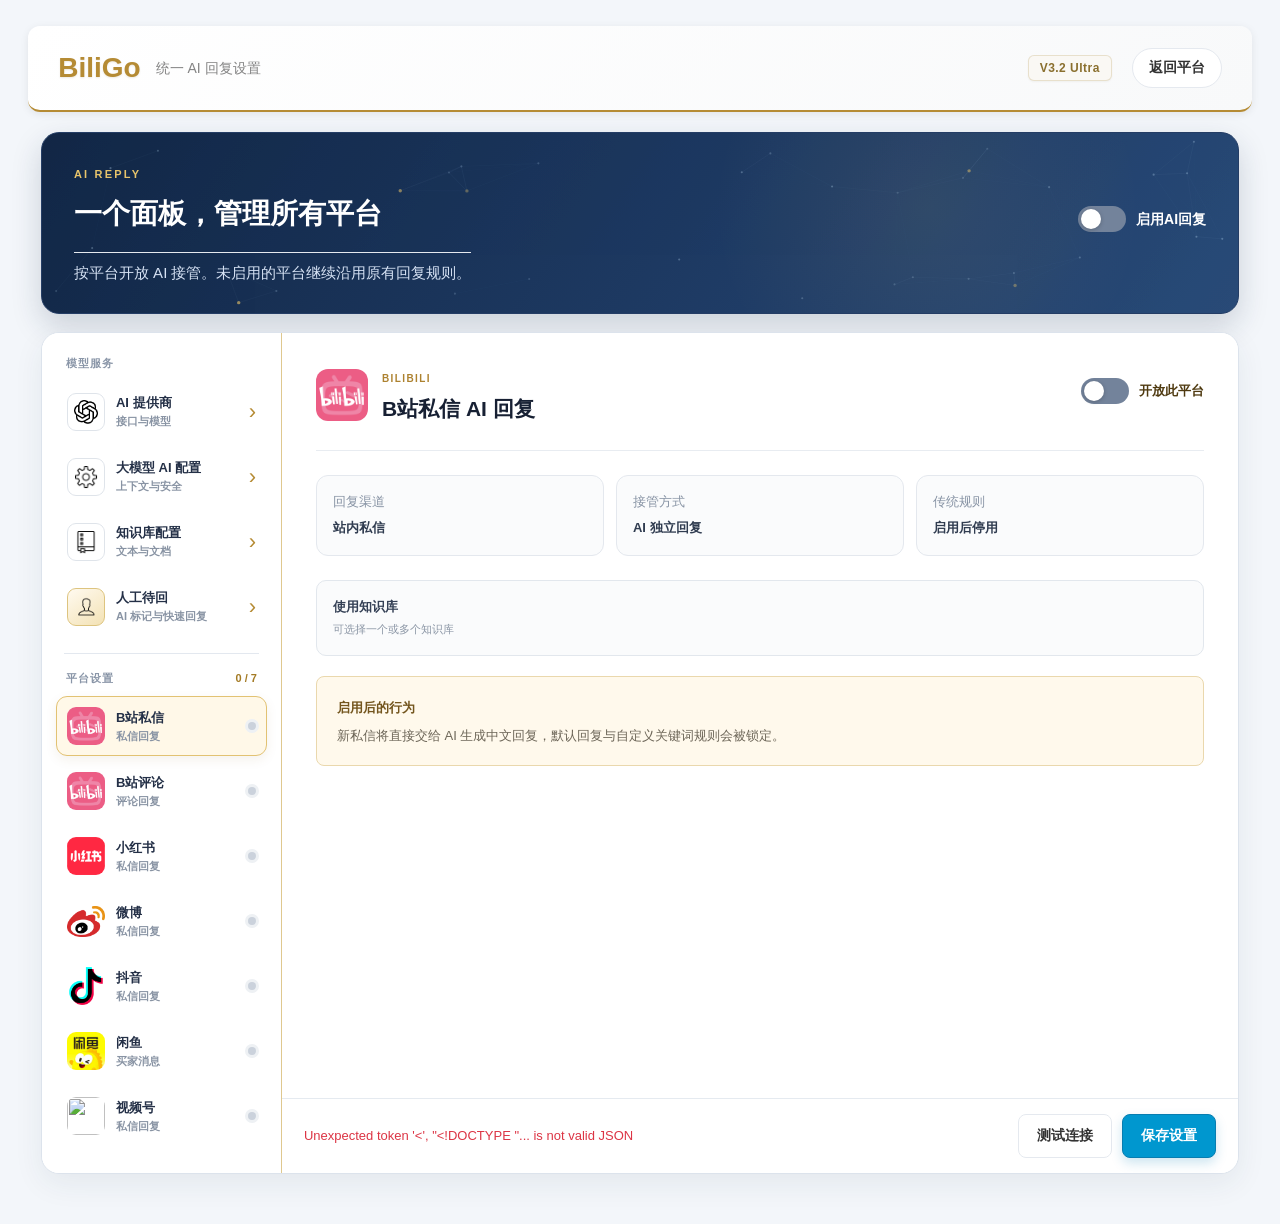
==== commit e34d2916: "fix: V3.2 Ultra 修复 EXE 配置持久化并迁移用户数据目录 启动时加载 B 站私信配置，打包版将用户数据写入 %APPDATA%\BiliGo，并自动迁移 EXE 目录下的旧配置。" ====
--- a/ai_reply.html
+++ b/ai_reply.html
@@ -13,7 +13,7 @@
         <header>
             <div class="logo"><h1>BiliGo</h1><div class="subtitle">统一 AI 回复设置</div></div>
             <div class="header-actions">
-                <span class="version-badge">V3 Ultra</span>
+                <span class="version-badge">V3.2 Ultra</span>
                 <button class="btn-switch btn-secondary" id="ai-back-button">返回平台</button>
             </div>
         </header>
@@ -45,7 +45,7 @@
                         <img class="handoff-tab-icon" src="icons8-人-50.png" alt=""><span><strong>人工待回</strong><small>AI 标记与快速回复</small></span><b>›</b><em id="ai-handoff-badge" hidden>0</em>
                     </button>
                     <div class="ai-tab-divider"></div>
-                    <div class="ai-tab-group-label">平台设置 <span id="ai-platform-count">0 / 6</span></div>
+                    <div class="ai-tab-group-label">平台设置 <span id="ai-platform-count">0 / 7</span></div>
                     <button class="ai-tab-button" type="button" data-tab="bili_message">
                         <img src="bilibili.png" alt=""><span><strong>B站私信</strong><small>私信回复</small></span><i></i>
                     </button>
@@ -63,6 +63,9 @@
                     </button>
                     <button class="ai-tab-button" type="button" data-tab="xianyu">
                         <img src="xianyu.jpg" alt=""><span><strong>闲鱼</strong><small>买家消息</small></span><i></i>
+                    </button>
+                    <button class="ai-tab-button" type="button" data-tab="channels">
+                        <img src="weixin_channels.png" alt=""><span><strong>视频号</strong><small>私信回复</small></span><i></i>
                     </button>
                 </aside>
 
@@ -107,6 +110,13 @@
                         <div class="ai-platform-info"><div><small>回复渠道</small><strong>买家消息</strong></div><div><small>接管方式</small><strong>AI 独立回复</strong></div><div><small>传统规则</small><strong>启用后停用</strong></div></div>
                         <div class="ai-platform-knowledge"><div><strong>使用知识库</strong><small>可选择一个或多个知识库</small></div><div class="ai-platform-knowledge-options" data-knowledge-platform="xianyu"></div></div>
                         <div class="ai-mode-explanation"><strong>启用后的行为</strong><p>闲鱼新消息将由 AI 生成回复；未开启时继续使用默认回复和关键词规则。</p></div>
+                    </section>
+
+                    <section class="ai-tab-panel" data-panel="channels" hidden>
+                        <div class="ai-panel-heading"><div class="ai-panel-title"><img src="weixin_channels.png" alt="视频号"><div><span>WECHAT CHANNELS</span><h3>视频号 AI 回复</h3></div></div><label class="ai-platform-switch"><input type="checkbox" data-platform="channels"><span></span><strong>开放此平台</strong></label></div>
+                        <div class="ai-platform-info"><div><small>回复渠道</small><strong>视频号私信</strong></div><div><small>接管方式</small><strong>AI 独立回复</strong></div><div><small>传统规则</small><strong>启用后停用</strong></div></div>
+                        <div class="ai-platform-knowledge"><div><strong>使用知识库</strong><small>可选择一个或多个知识库</small></div><div class="ai-platform-knowledge-options" data-knowledge-platform="channels"></div></div>
+                        <div class="ai-mode-explanation"><strong>启用后的行为</strong><p>视频号助手新私信将由 AI 生成回复；未开启时继续使用默认回复和关键词规则。</p></div>
                     </section>
 
                     <section class="ai-tab-panel provider-panel" data-panel="provider" hidden>
@@ -163,7 +173,7 @@
                             <p>适用于知识库信息不足、订单与退款、账号权限、投诉争议、隐私或用户明确要求人工等情况。此功能默认关闭。</p>
                         </div>
                         <div class="ai-handoff-toolbar">
-                            <label>筛选平台<select id="ai-handoff-platform"><option value="">全部平台</option><option value="bili_message">B站私信</option><option value="bili_comment">B站评论</option><option value="douyin">抖音私信</option><option value="xiaohongshu">小红书私信</option><option value="weibo">微博私信</option><option value="xianyu">闲鱼消息</option></select></label>
+                            <label>筛选平台<select id="ai-handoff-platform"><option value="">全部平台</option><option value="bili_message">B站私信</option><option value="bili_comment">B站评论</option><option value="douyin">抖音私信</option><option value="xiaohongshu">小红书私信</option><option value="weibo">微博私信</option><option value="xianyu">闲鱼消息</option><option value="channels">视频号私信</option></select></label>
                             <button type="button" class="btn-secondary" id="ai-refresh-handoffs">刷新列表</button>
                         </div>
                         <div class="ai-handoff-list" id="ai-handoff-list" aria-live="polite"><div class="ai-handoff-empty">正在读取待回消息…</div></div>
@@ -174,6 +184,7 @@
             </section>
         </main>
     </div>
+    <script src="web_auth.js"></script>
     <script src="ai_reply.js"></script>
 </body>
 </html>
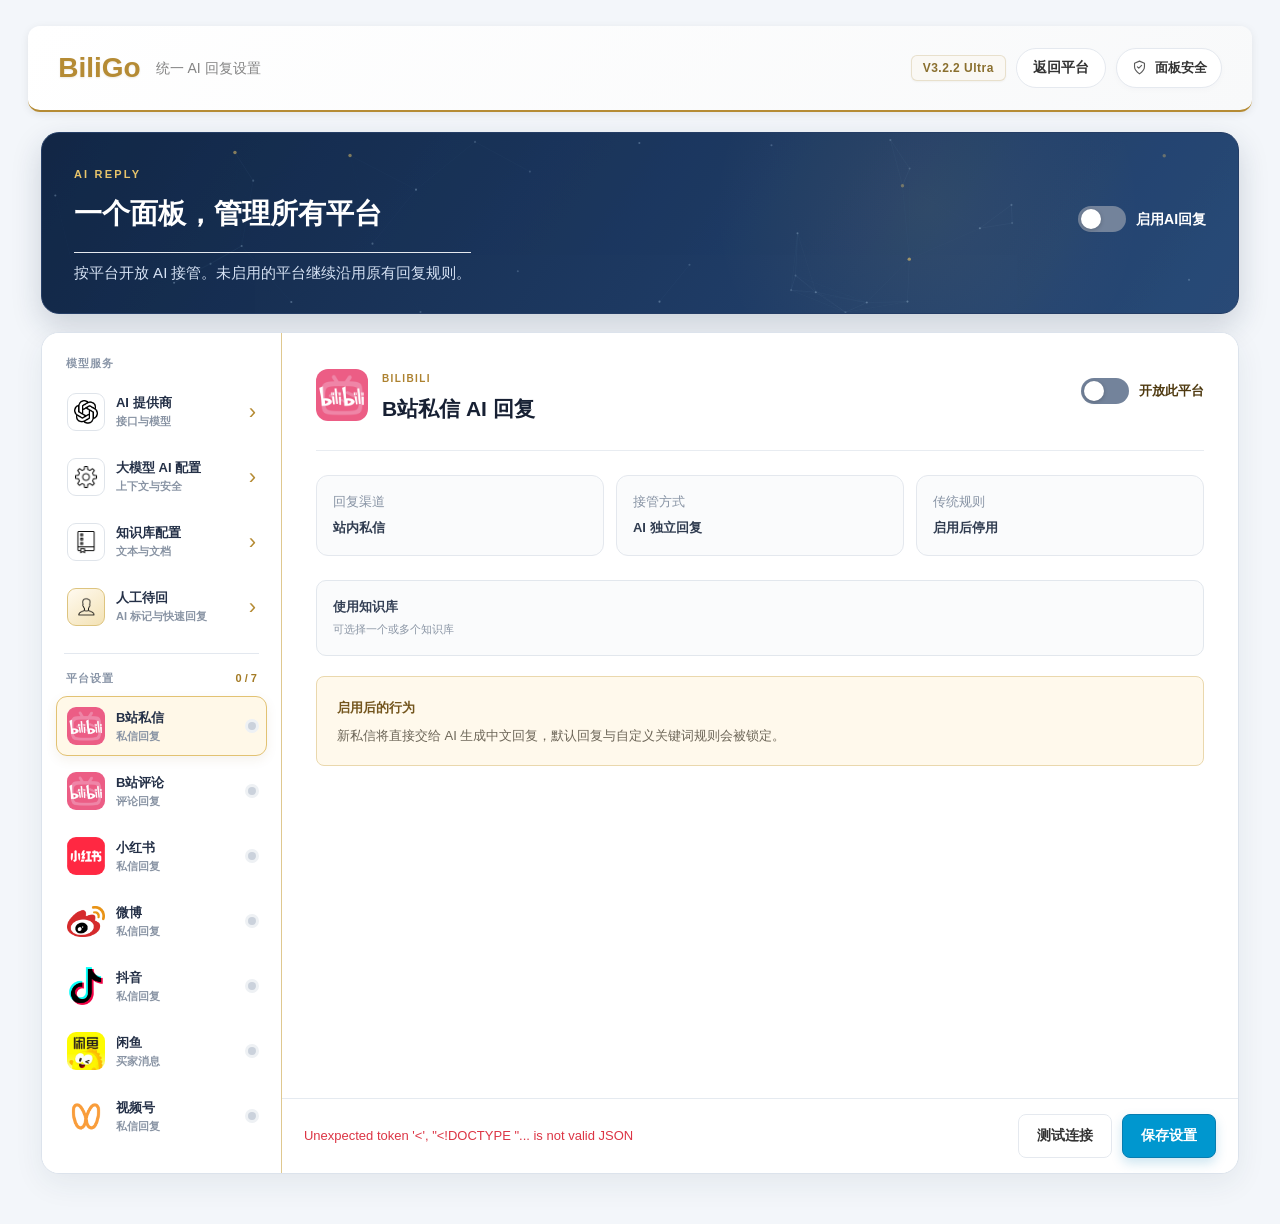
==== commit 41738dd9: "release: V3.2.2 Ultra panel security and interface improvements" ====
--- a/ai_reply.html
+++ b/ai_reply.html
@@ -13,7 +13,7 @@
         <header>
             <div class="logo"><h1>BiliGo</h1><div class="subtitle">统一 AI 回复设置</div></div>
             <div class="header-actions">
-                <span class="version-badge">V3.2 Ultra</span>
+                <span class="version-badge">V3.2.2 Ultra</span>
                 <button class="btn-switch btn-secondary" id="ai-back-button">返回平台</button>
             </div>
         </header>
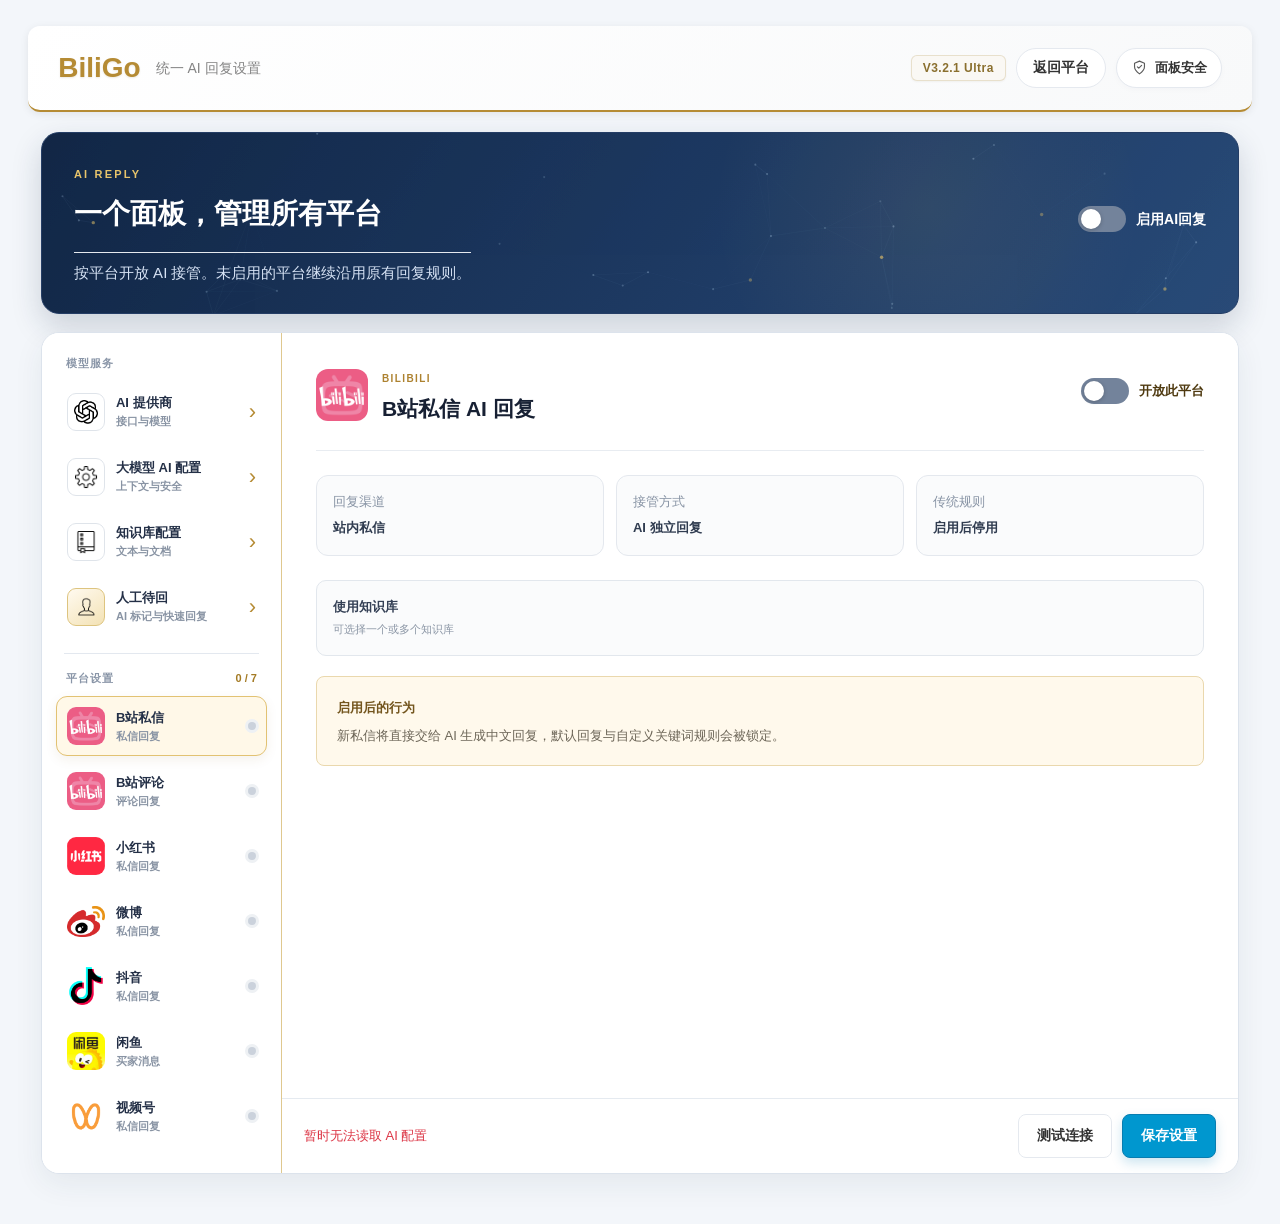
==== commit b383d611: "release: consolidate security and centered panel fixes into V3.2.1 Ultra" ====
--- a/ai_reply.html
+++ b/ai_reply.html
@@ -13,7 +13,7 @@
         <header>
             <div class="logo"><h1>BiliGo</h1><div class="subtitle">统一 AI 回复设置</div></div>
             <div class="header-actions">
-                <span class="version-badge">V3.2.2 Ultra</span>
+                <span class="version-badge">V3.2.1 Ultra</span>
                 <button class="btn-switch btn-secondary" id="ai-back-button">返回平台</button>
             </div>
         </header>
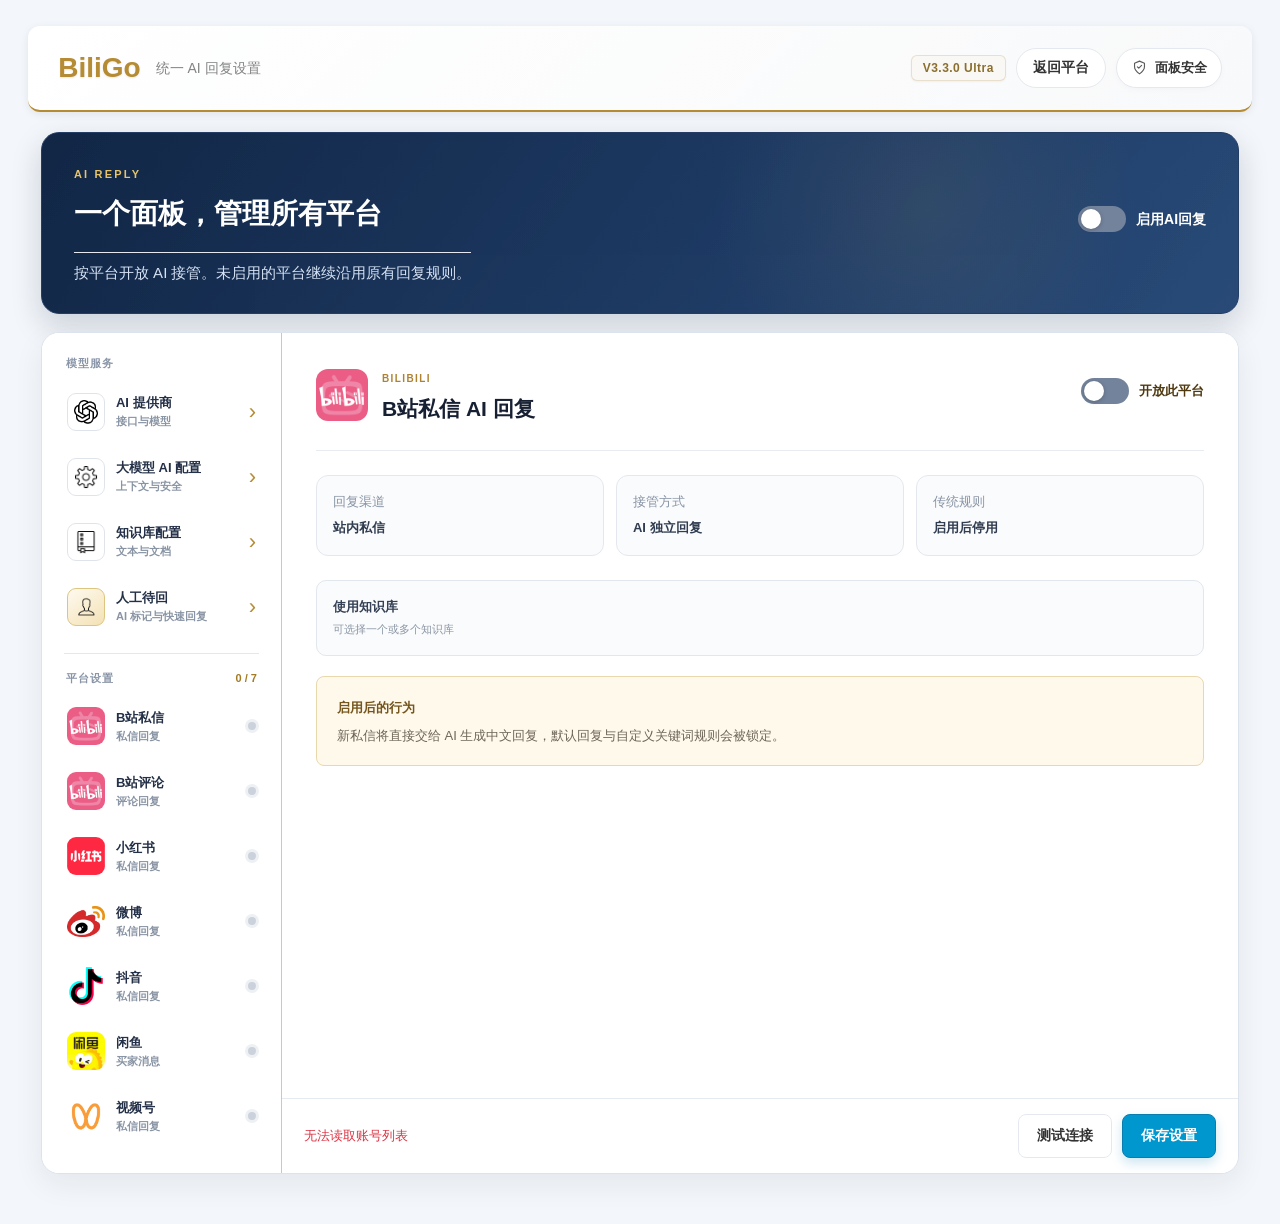
==== commit 7b95f305: "release: V3.3.0 Ultra with per-account configuration" ====
--- a/ai_reply.html
+++ b/ai_reply.html
@@ -13,12 +13,17 @@
         <header>
             <div class="logo"><h1>BiliGo</h1><div class="subtitle">统一 AI 回复设置</div></div>
             <div class="header-actions">
-                <span class="version-badge">V3.2.1 Ultra</span>
+                <span class="version-badge">V3.3.0 Ultra</span>
                 <button class="btn-switch btn-secondary" id="ai-back-button">返回平台</button>
             </div>
         </header>
 
         <main class="ai-settings-shell">
+            <div class="ai-account-scope" id="ai-account-scope" hidden>
+                <label for="ai-config-account">当前配置范围</label>
+                <select id="ai-config-account"></select>
+                <span id="ai-account-scope-hint"></span>
+            </div>
             <section class="ai-settings-hero">
                 <canvas id="ai-ambient-canvas" aria-hidden="true"></canvas>
                 <div class="ai-hero-copy">
--- a/ai_reply.css
+++ b/ai_reply.css
@@ -177,3 +177,9 @@
     #ai-ambient-canvas { opacity: .45; }
     .ai-settings-hero::after { display: none; }
 }
+/* The scope stays visible while moving between provider, knowledge and handoff tabs. */
+.ai-account-scope { display: flex; align-items: center; gap: 12px; flex-wrap: wrap; padding: 16px 20px; border: 1px solid #dce4ef; border-radius: 14px; background: #fff; margin-bottom: 16px; }
+.ai-account-scope[hidden], .ai-tab-button[hidden] { display: none !important; }
+.ai-account-scope label { font-weight: 600; color: #344054; }
+.ai-account-scope select { max-width: 100%; min-width: 200px; border: 1px solid #cbd5e1; border-radius: 8px; padding: 9px 12px; background: #fff; }
+.ai-account-scope span { color: #667085; font-size: 12px; line-height: 1.6; }
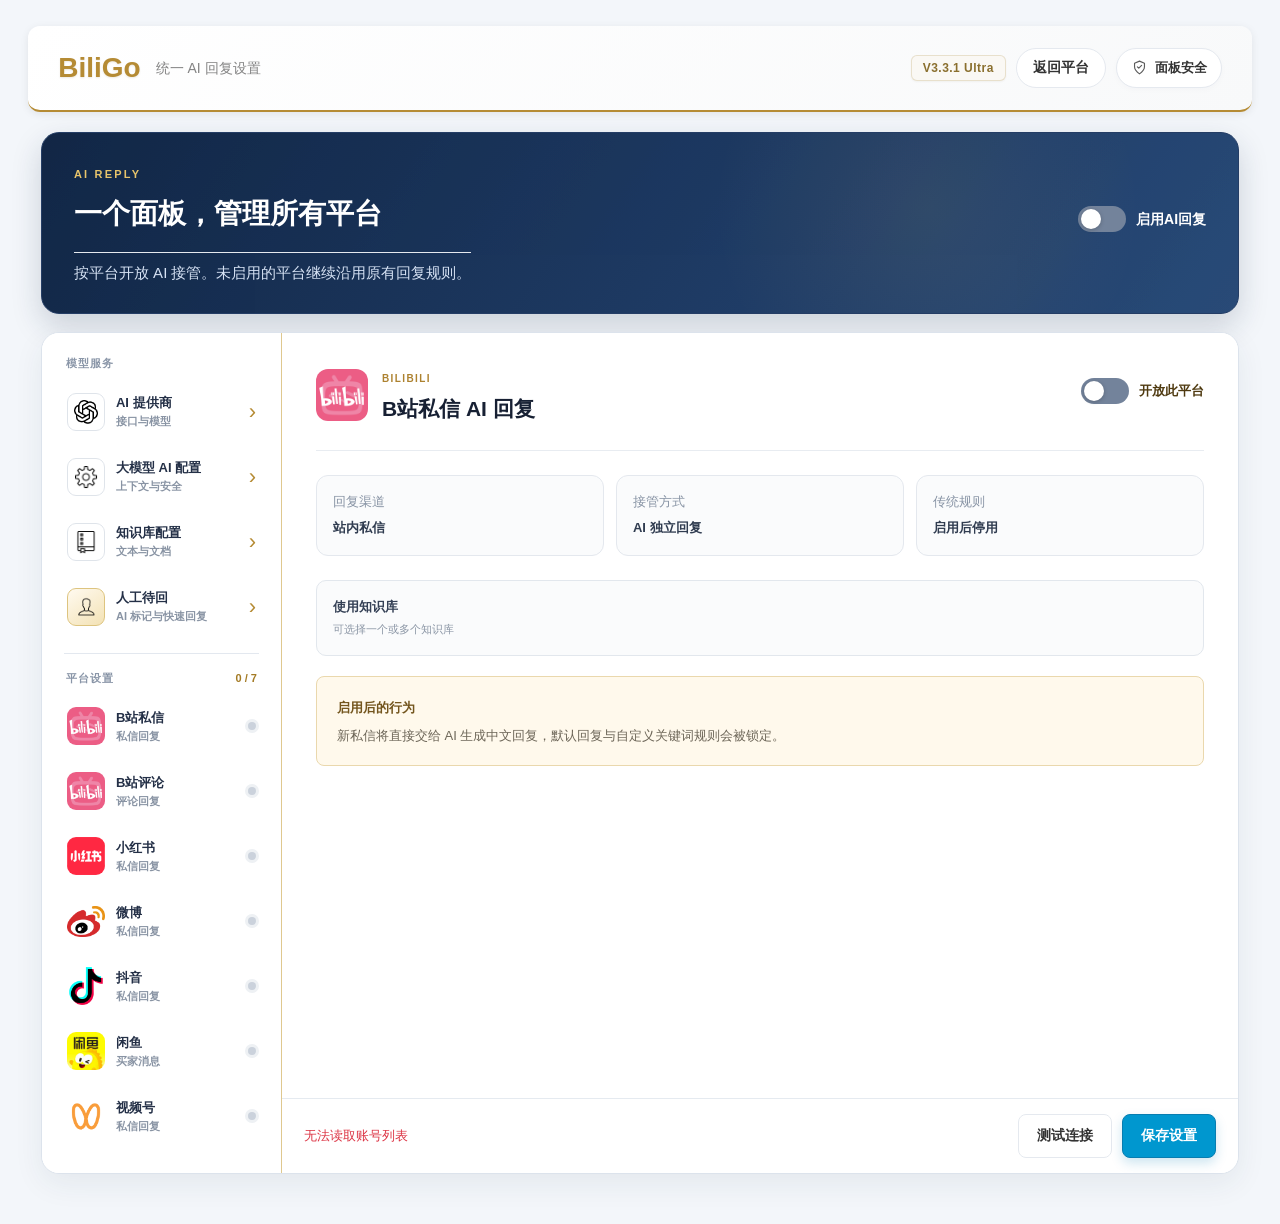
==== commit a340e9b9: "release: BiliGo V3.3.1 Ultra 修复多账号私信监控与重新登录" ====
--- a/ai_reply.html
+++ b/ai_reply.html
@@ -13,7 +13,7 @@
         <header>
             <div class="logo"><h1>BiliGo</h1><div class="subtitle">统一 AI 回复设置</div></div>
             <div class="header-actions">
-                <span class="version-badge">V3.3.0 Ultra</span>
+                <span class="version-badge">V3.3.1 Ultra</span>
                 <button class="btn-switch btn-secondary" id="ai-back-button">返回平台</button>
             </div>
         </header>
